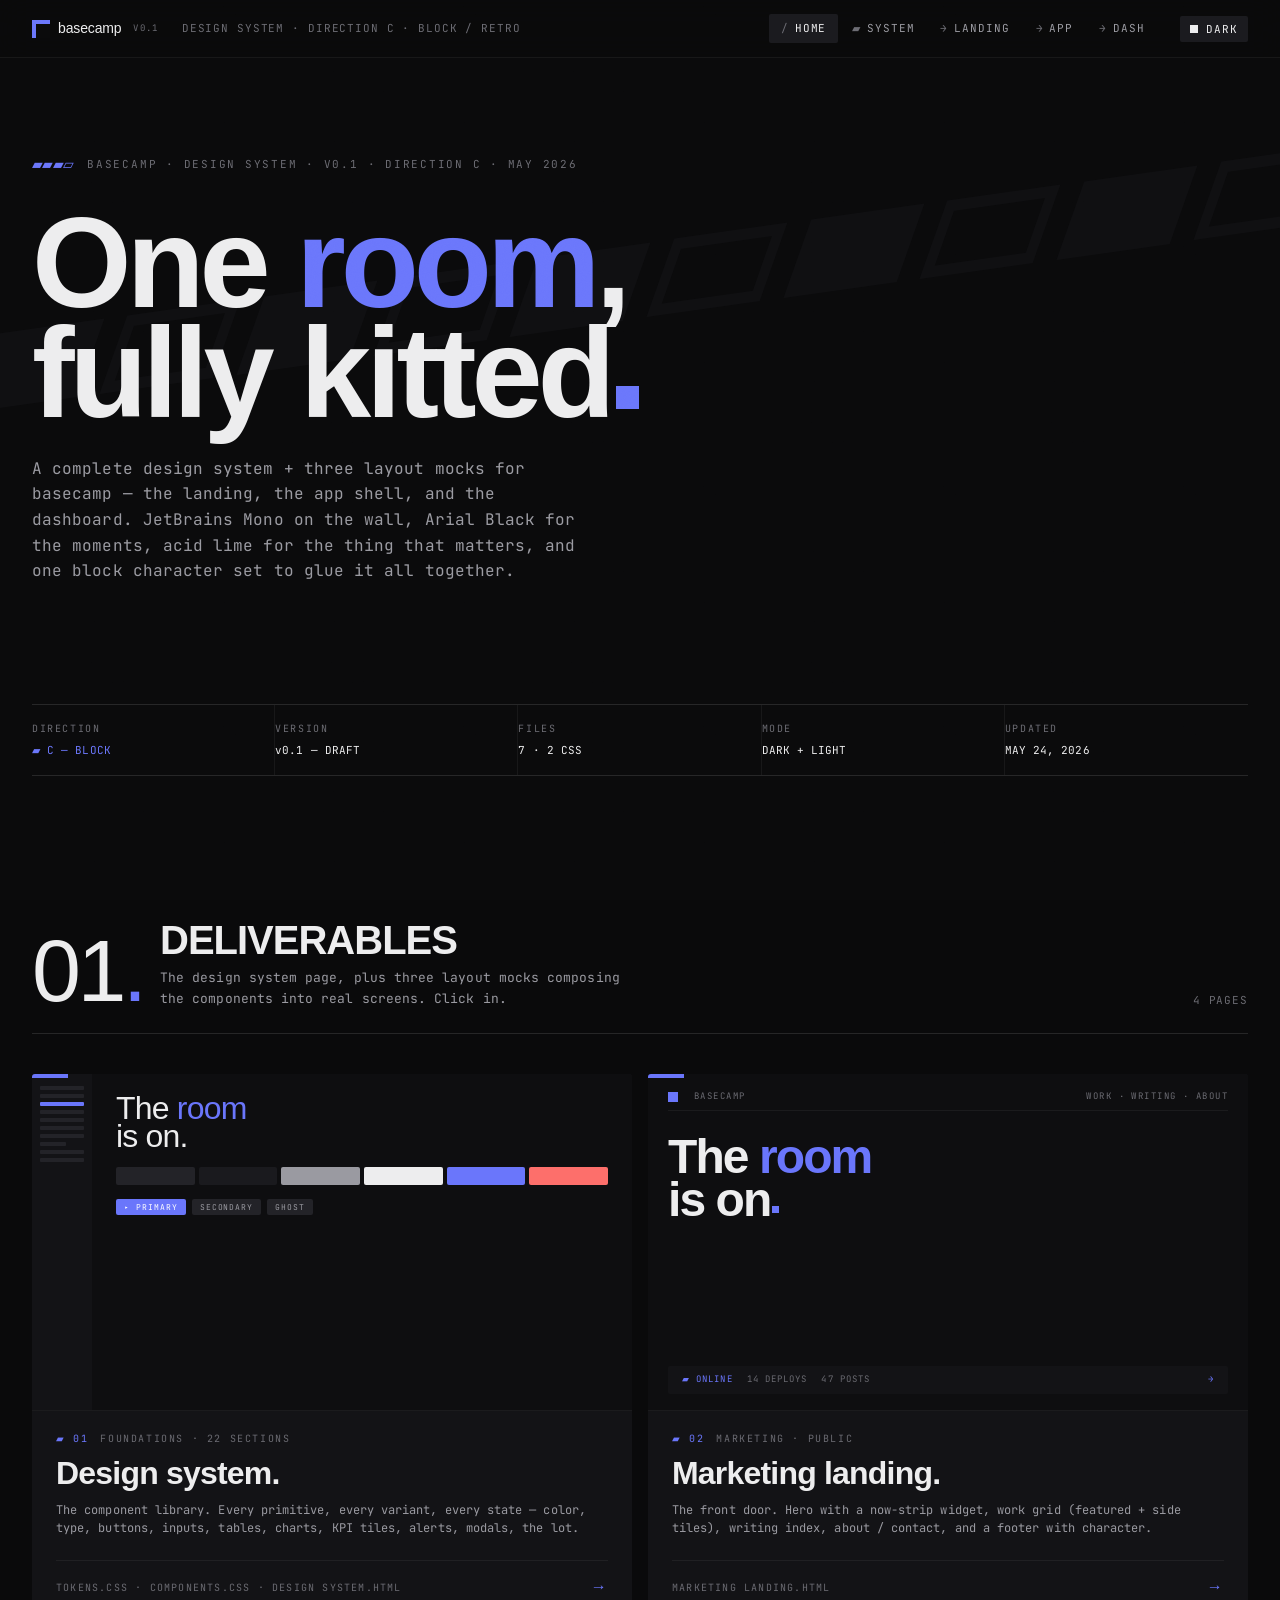
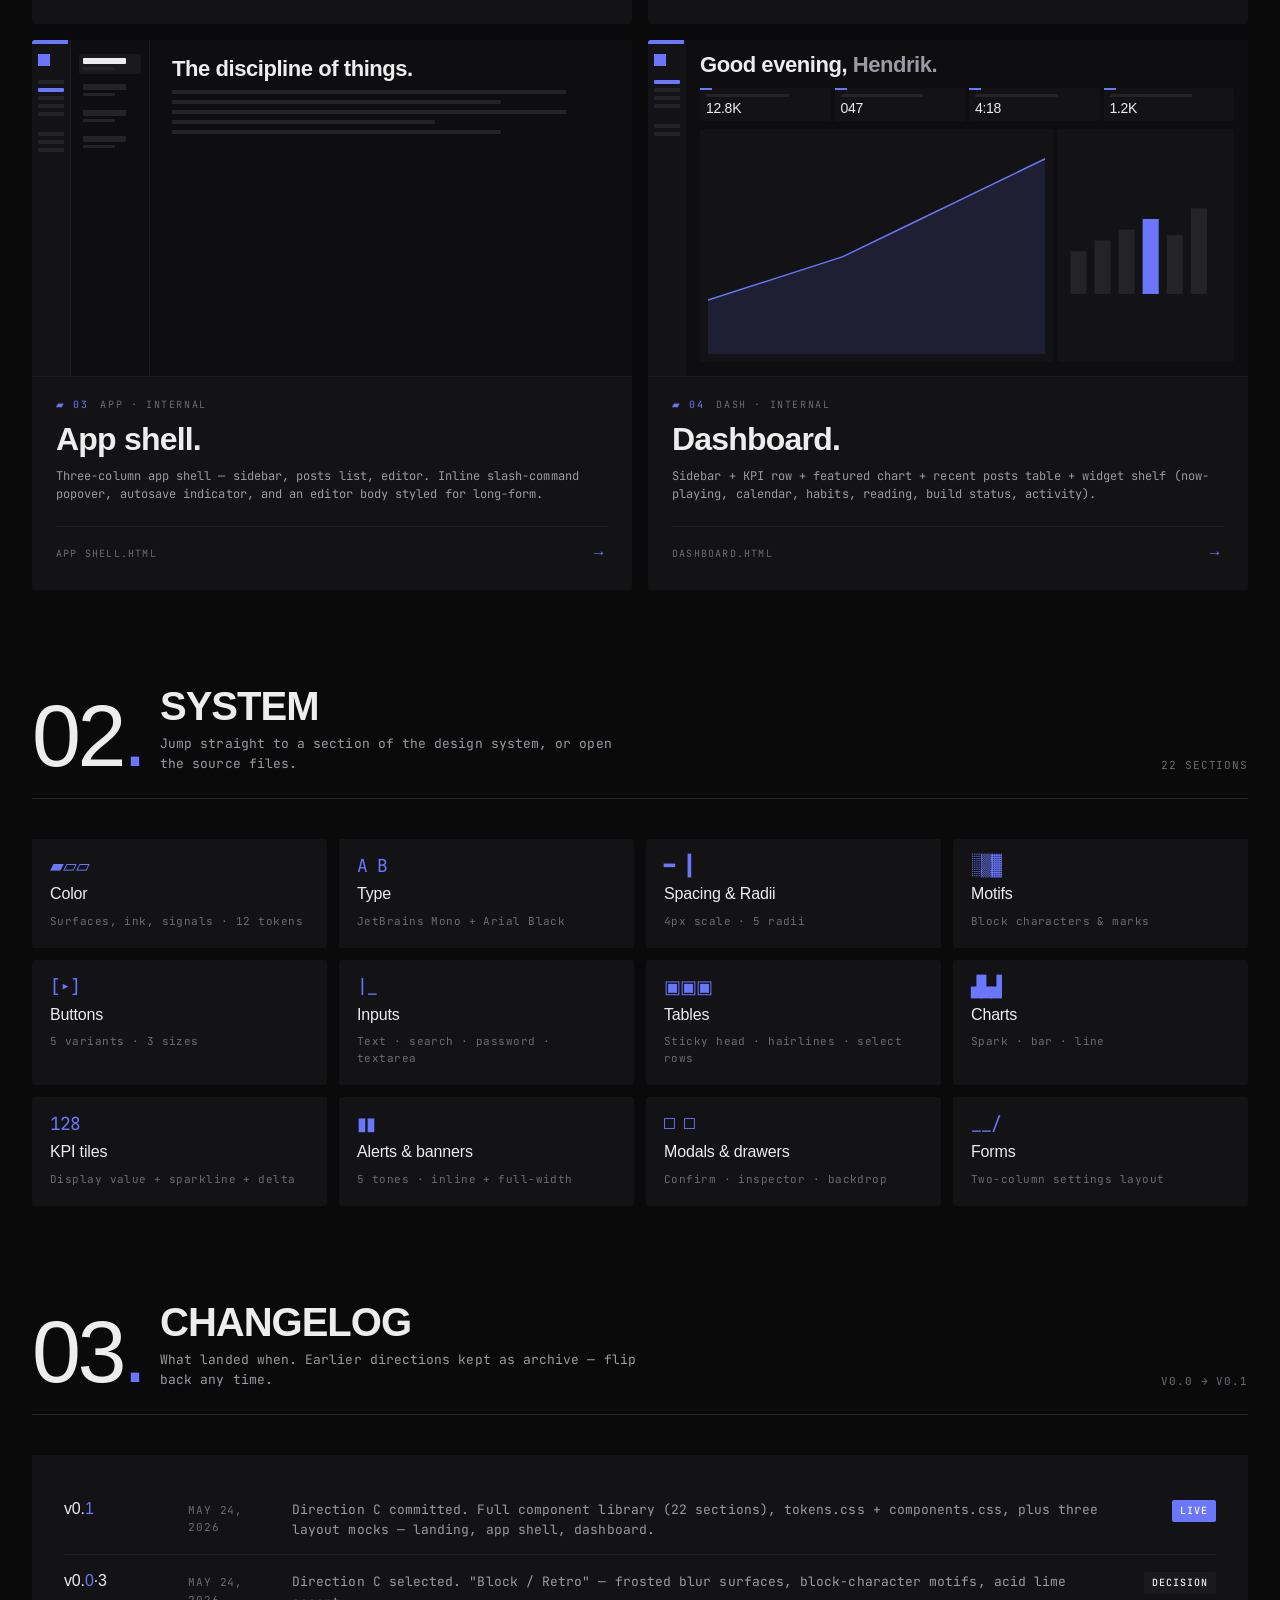
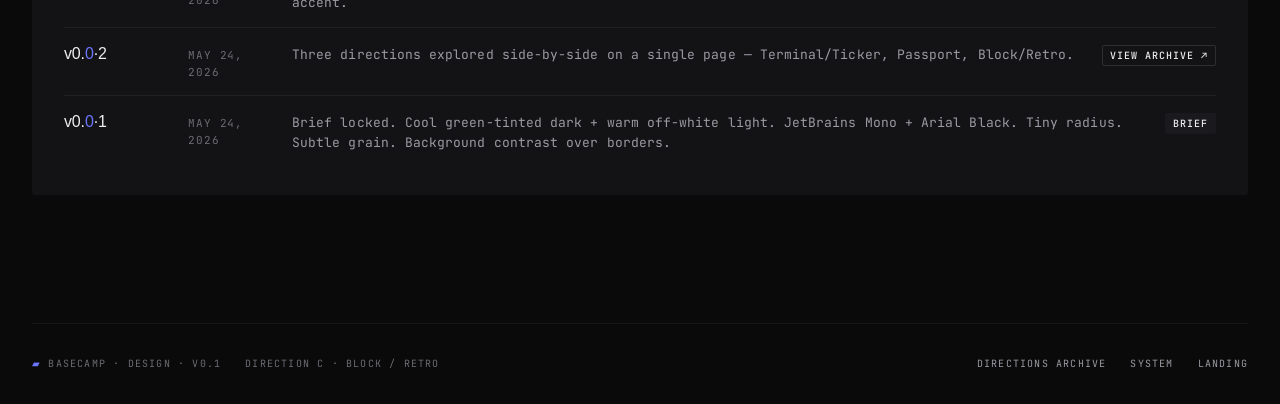
==== index.html @ a76b03b4 "Full design system" ====
<!doctype html>
<html lang="en" data-theme="dark">
<head>
<meta charset="utf-8" />
<meta name="viewport" content="width=device-width,initial-scale=1" />
<title>basecamp — design system v0.1</title>
<link rel="stylesheet" href="tokens.css" />
<link rel="stylesheet" href="components.css" />
<style>
  body { overflow-x: hidden; }
  .wrap { max-width: var(--max); margin: 0 auto; padding: 0 32px; }

  /* HERO */
  .hub-hero {
    padding: 96px 0 64px;
    position: relative;
  }
  .hub-hero::before {
    content: '▰▱▰▱▰▱▰▱▰▱';
    position: absolute;
    top: 48px; right: -80px;
    font-family: var(--mono);
    font-size: 200px;
    color: var(--surface-1);
    letter-spacing: -0.08em;
    transform: rotate(-8deg);
    pointer-events: none;
    user-select: none;
    z-index: -1;
    opacity: 0.6;
  }
  .hub-hero .eyebrow {
    color: var(--dim); font-size: 11px;
    letter-spacing: 0.16em; text-transform: uppercase;
    display: flex; align-items: center; gap: 14px; margin-bottom: 32px;
  }
  .hub-hero .eyebrow .ac { color: var(--acc); font-family: var(--mono); letter-spacing: -0.05em; font-size: 14px; }
  .hub-hero h1 {
    font-family: var(--display);
    font-size: clamp(64px, 10vw, 160px);
    letter-spacing: -0.04em;
    line-height: 0.86;
    margin: 0;
    max-width: 14ch;
  }
  .hub-hero h1 .acc { color: var(--acc); }
  .hub-hero h1 .stop { display: inline-block; width: 0.18em; height: 0.18em; background: var(--acc); margin-left: 0.04em; vertical-align: 0.06em; }
  .hub-hero p {
    color: var(--muted); font-size: 16px; line-height: 1.6;
    max-width: 56ch; margin: 28px 0 0;
  }

  /* META BAR */
  .meta-bar {
    display: grid;
    grid-template-columns: repeat(5, 1fr);
    border-top: 1px solid var(--rule);
    border-bottom: 1px solid var(--rule);
    margin: 56px 0 80px;
  }
  .meta-bar > div {
    padding: 16px 20px 16px 0;
    border-right: 1px solid var(--hairline);
    font-size: 11px;
  }
  .meta-bar > div:last-child { border-right: 0; }
  .meta-bar .k { color: var(--dim); text-transform: uppercase; font-size: 10px; letter-spacing: 0.16em; margin-bottom: 6px; }
  .meta-bar .v { color: var(--text); }
  .meta-bar .v.acc { color: var(--acc); }

  /* SECTION HEAD */
  .ms-head {
    display: grid;
    grid-template-columns: 96px 1fr auto;
    gap: 32px; align-items: end;
    padding-bottom: 24px;
    margin-bottom: 40px;
    border-bottom: 1px solid var(--rule);
  }
  .ms-head .num {
    font-family: var(--display); font-size: 88px;
    letter-spacing: -0.04em; line-height: 0.85;
  }
  .ms-head .num em { color: var(--acc); font-style: normal; }
  .ms-head .t {
    font-family: var(--display); font-size: 40px;
    letter-spacing: -0.025em; line-height: 1; margin: 0;
  }
  .ms-head .sub { color: var(--muted); font-size: 13px; margin-top: 8px; max-width: 60ch; line-height: 1.55; }
  .ms-head .meta { font-size: 11px; letter-spacing: 0.08em; color: var(--dim); text-align: right; text-transform: uppercase; }

  .section { padding: 64px 0 32px; }

  /* DELIVERABLE CARDS */
  .cards { display: grid; grid-template-columns: repeat(2, 1fr); gap: 16px; }
  .deliv {
    background: var(--surface-1);
    border-radius: var(--r-sm);
    overflow: hidden;
    text-decoration: none;
    color: var(--text);
    display: flex; flex-direction: column;
    transition: background var(--dur-fast);
    position: relative;
  }
  .deliv:hover { background: var(--surface-2); }
  .deliv .preview {
    background: var(--surface-0);
    aspect-ratio: 16 / 9;
    position: relative;
    overflow: hidden;
    border-bottom: 1px solid var(--hairline);
  }
  .deliv .body {
    padding: 20px 24px 24px;
    display: flex; flex-direction: column; gap: 6px;
  }
  .deliv .body .meta {
    display: flex; gap: 12px; align-items: center;
    font-size: 10px; letter-spacing: 0.16em; color: var(--dim);
    text-transform: uppercase;
    margin-bottom: 4px;
  }
  .deliv .body .meta .acc { color: var(--acc); }
  .deliv .body .ttl {
    font-family: var(--display); font-size: 32px;
    letter-spacing: -0.025em; line-height: 1; margin: 0 0 6px;
  }
  .deliv .body .desc { color: var(--muted); font-size: 12px; line-height: 1.55; margin: 0 0 16px; }
  .deliv .body .foot {
    display: flex; align-items: center; justify-content: space-between;
    margin-top: auto; padding-top: 14px;
    border-top: 1px solid var(--hairline);
    font-size: 10px; letter-spacing: 0.12em; color: var(--dim);
    text-transform: uppercase;
  }
  .deliv .body .foot .arr { color: var(--acc); font-family: var(--display); font-size: 16px;}
  .deliv .corner {
    position: absolute; top: 0; left: 0;
    width: 36px; height: 4px;
    background: var(--acc);
    z-index: 2;
  }

  /* PREVIEW THUMBNAILS — abstract miniatures */
  .deliv.deliv-ds .preview { display: grid; grid-template-columns: 60px 1fr; gap: 0; }
  .deliv.deliv-ds .preview .toc {
    background: var(--surface-1); padding: 12px 8px;
    display: flex; flex-direction: column; gap: 4px;
  }
  .deliv.deliv-ds .preview .toc .l { height: 4px; background: var(--surface-3); border-radius: 1px; }
  .deliv.deliv-ds .preview .toc .l.acc { background: var(--acc); }
  .deliv.deliv-ds .preview .body {
    padding: 20px 24px;
    display: flex; flex-direction: column; gap: 10px;
  }
  .deliv.deliv-ds .preview .body .h {
    font-family: var(--display); font-size: 32px;
    letter-spacing: -0.025em; line-height: 0.9;
    margin: 0;
  }
  .deliv.deliv-ds .preview .body .h .acc { color: var(--acc); }
  .deliv.deliv-ds .preview .body .swatches {
    display: grid; grid-template-columns: repeat(6, 1fr); gap: 4px;
    margin-top: 6px;
  }
  .deliv.deliv-ds .preview .body .swatches > div { height: 18px; border-radius: 2px; }
  .deliv.deliv-ds .preview .body .btns {
    display: flex; gap: 6px; margin-top: 4px;
  }
  .deliv.deliv-ds .preview .body .btns > div {
    height: 16px; padding: 0 8px;
    border-radius: 2px;
    background: var(--surface-3);
    font-size: 8px;
    display: grid; place-items: center;
    color: var(--muted); letter-spacing: 0.12em;
  }
  .deliv.deliv-ds .preview .body .btns > div.acc { background: var(--acc); color: var(--acc-on); }

  .deliv.deliv-land .preview {
    display: flex; flex-direction: column; padding: 16px 20px; gap: 8px;
  }
  .deliv.deliv-land .preview .nav {
    display: flex; align-items: center; gap: 16px;
    font-family: var(--mono); font-size: 9px; color: var(--dim);
    letter-spacing: 0.16em; padding-bottom: 6px;
    border-bottom: 1px solid var(--hairline);
  }
  .deliv.deliv-land .preview .nav .b { width: 10px; height: 10px; background: var(--acc); }
  .deliv.deliv-land .preview .h {
    font-family: var(--display);
    font-size: 48px; letter-spacing: -0.04em; line-height: 0.9;
    margin: 16px 0 0;
  }
  .deliv.deliv-land .preview .h .acc { color: var(--acc); }
  .deliv.deliv-land .preview .h .stop { display: inline-block; width: 0.14em; height: 0.14em; background: var(--acc); margin-left: 0.04em; vertical-align: 0.06em; }
  .deliv.deliv-land .preview .stripe {
    margin-top: auto; height: 28px;
    background: var(--surface-1);
    border-radius: 2px;
    display: flex; gap: 14px; padding: 0 14px;
    align-items: center;
    font-family: var(--mono); font-size: 9px; color: var(--dim);
    letter-spacing: 0.12em;
  }
  .deliv.deliv-land .preview .stripe .acc { color: var(--acc); }

  .deliv.deliv-app .preview {
    display: grid; grid-template-columns: 38px 80px 1fr; height: 100%;
  }
  .deliv.deliv-app .preview .nav {
    background: var(--surface-1);
    padding: 14px 6px;
    display: flex; flex-direction: column; gap: 4px;
  }
  .deliv.deliv-app .preview .nav .b { width: 12px; height: 12px; background: var(--acc); margin-bottom: 10px;}
  .deliv.deliv-app .preview .nav .i { height: 4px; background: var(--surface-3); border-radius: 1px; }
  .deliv.deliv-app .preview .nav .i.on { background: var(--acc); }
  .deliv.deliv-app .preview .list {
    padding: 14px 8px;
    display: flex; flex-direction: column; gap: 6px;
    border-left: 1px solid var(--hairline);
    border-right: 1px solid var(--hairline);
  }
  .deliv.deliv-app .preview .list .row {
    display: flex; flex-direction: column; gap: 3px;
    padding: 4px 4px; border-radius: 2px;
  }
  .deliv.deliv-app .preview .list .row.active { background: var(--surface-2); }
  .deliv.deliv-app .preview .list .row .t { height: 6px; background: var(--surface-3); width: 80%; border-radius: 1px; }
  .deliv.deliv-app .preview .list .row.active .t { background: var(--text); }
  .deliv.deliv-app .preview .list .row .s { height: 3px; background: var(--surface-3); width: 60%; border-radius: 1px; }
  .deliv.deliv-app .preview .editor {
    padding: 18px 22px;
    display: flex; flex-direction: column; gap: 6px;
  }
  .deliv.deliv-app .preview .editor .h {
    font-family: var(--display); font-size: 22px; letter-spacing: -0.02em; line-height: 1; margin: 0 0 4px;
  }
  .deliv.deliv-app .preview .editor .l {
    height: 4px; background: var(--surface-3); border-radius: 1px; width: 90%;
  }
  .deliv.deliv-app .preview .editor .l.s { width: 60%; }
  .deliv.deliv-app .preview .editor .l.m { width: 75%; }

  .deliv.deliv-dash .preview {
    display: grid; grid-template-columns: 38px 1fr; height: 100%;
  }
  .deliv.deliv-dash .preview .nav {
    background: var(--surface-1);
    padding: 14px 6px;
    display: flex; flex-direction: column; gap: 4px;
  }
  .deliv.deliv-dash .preview .nav .b { width: 12px; height: 12px; background: var(--acc); margin-bottom: 10px;}
  .deliv.deliv-dash .preview .nav .i { height: 4px; background: var(--surface-3); border-radius: 1px; }
  .deliv.deliv-dash .preview .nav .i.on { background: var(--acc); }
  .deliv.deliv-dash .preview .main { padding: 14px; display: flex; flex-direction: column; gap: 8px; }
  .deliv.deliv-dash .preview .h {
    font-family: var(--display); font-size: 22px; letter-spacing: -0.02em; line-height: 1; margin: 0 0 4px;
  }
  .deliv.deliv-dash .preview .h em { color: var(--muted); font-style: normal; }
  .deliv.deliv-dash .preview .kpi-row {
    display: grid; grid-template-columns: repeat(4, 1fr); gap: 4px;
  }
  .deliv.deliv-dash .preview .kpi-row .k {
    background: var(--surface-1); border-radius: 2px;
    padding: 6px 6px; position: relative;
  }
  .deliv.deliv-dash .preview .kpi-row .k::before {
    content: ''; position: absolute; top: 0; left: 0; width: 12px; height: 2px; background: var(--acc);
  }
  .deliv.deliv-dash .preview .kpi-row .k .l { height: 3px; background: var(--surface-3); width: 70%; border-radius: 1px; margin-bottom: 4px;}
  .deliv.deliv-dash .preview .kpi-row .k .v {
    font-family: var(--display); font-size: 14px; letter-spacing: -0.02em; line-height: 1;
  }
  .deliv.deliv-dash .preview .chart-row {
    display: grid; grid-template-columns: 2fr 1fr; gap: 4px; flex: 1;
  }
  .deliv.deliv-dash .preview .chart-row .c {
    background: var(--surface-1); border-radius: 2px; padding: 8px;
    position: relative;
  }
  .deliv.deliv-dash .preview .chart-row .c svg { width: 100%; height: 100%; }

  /* SYSTEM RESOURCES */
  .res-grid { display: grid; grid-template-columns: repeat(4, 1fr); gap: 12px; }
  .res {
    background: var(--surface-1);
    padding: 18px;
    border-radius: var(--r-sm);
    text-decoration: none;
    color: var(--text);
    display: flex; flex-direction: column; gap: 10px;
    transition: background var(--dur-fast);
  }
  .res:hover { background: var(--surface-2); }
  .res .mk {
    font-family: var(--mono);
    font-size: 18px; color: var(--acc); letter-spacing: -0.05em;
    line-height: 1;
  }
  .res .ttl { font-family: var(--display); font-size: 16px; letter-spacing: -0.01em; line-height: 1.1;}
  .res .sub { color: var(--dim); font-size: 11px; letter-spacing: 0.04em; }

  /* CHANGELOG */
  .changelog {
    background: var(--surface-1);
    padding: 28px 32px;
    border-radius: var(--r-sm);
  }
  .log-row {
    display: grid; grid-template-columns: 100px 80px 1fr auto;
    gap: 24px; align-items: baseline;
    padding: 14px 0;
    border-top: 1px solid var(--hairline);
  }
  .log-row:first-child { border-top: 0; }
  .log-row .v { font-family: var(--display); font-size: 16px; letter-spacing: -0.01em; }
  .log-row .v .acc { color: var(--acc); }
  .log-row .d { color: var(--dim); font-size: 11px; letter-spacing: 0.08em; text-transform: uppercase;}
  .log-row .m { color: var(--muted); font-size: 13px; }
  .log-row .badge-cell { display: flex; gap: 4px; }

  /* FOOTER */
  .ft-mini {
    margin-top: 96px;
    padding: 32px 0;
    border-top: 1px solid var(--hairline);
    display: flex; justify-content: space-between; align-items: center;
    font-size: 10px; letter-spacing: 0.12em; color: var(--dim);
    text-transform: uppercase;
  }
  .ft-mini .l { display: flex; gap: 24px; }
  .ft-mini a { color: var(--muted); text-decoration: none; }
  .ft-mini a:hover { color: var(--text); }

  @media (max-width: 900px) {
    .cards { grid-template-columns: 1fr; }
    .res-grid { grid-template-columns: repeat(2, 1fr); }
    .meta-bar { grid-template-columns: repeat(2, 1fr); }
    .log-row { grid-template-columns: 80px 1fr; gap: 16px; }
    .log-row .d, .log-row .badge-cell { grid-column: 2; }
    .ms-head { grid-template-columns: 1fr; }
    .ms-head .meta { display: none; }
  }
</style>
</head>
<body data-screen-label="Index Hub">

<!-- ============ TOP NAV ============ -->
<nav class="topnav">
  <div class="topnav-inner">
    <a class="brand" href="index.html"><span class="block"></span>basecamp <small>v0.1</small></a>
    <span class="nav-meta">design system · direction C · block / retro</span>
    <span class="nav-links">
      <a href="index.html" class="active"><span class="idx">/</span>HOME</a>
      <a href="Design System.html"><span class="idx">▰</span>SYSTEM</a>
      <a href="Marketing Landing.html"><span class="idx">→</span>LANDING</a>
      <a href="App Shell.html"><span class="idx">→</span>APP</a>
      <a href="Dashboard.html"><span class="idx">→</span>DASH</a>
    </span>
    <button class="theme-toggle" onclick="toggleTheme()">
      <span class="sq"></span><span id="theme-label">DARK</span>
    </button>
  </div>
</nav>

<div class="wrap">

  <!-- ============ HERO ============ -->
  <section class="hub-hero">
    <div class="eyebrow">
      <span class="ac">▰▰▰▱</span>
      <span>BASECAMP · DESIGN SYSTEM · v0.1 · DIRECTION C · MAY 2026</span>
    </div>
    <h1>One <span class="acc">room</span>,<br/>fully kitted<span class="stop"></span></h1>
    <p>
      A complete design system + three layout mocks for basecamp — the landing, the app shell, and
      the dashboard. JetBrains Mono on the wall, Arial Black for the moments, acid lime for the
      thing that matters, and one block character set to glue it all together.
    </p>
  </section>

  <!-- META BAR -->
  <div class="meta-bar">
    <div><div class="k">DIRECTION</div><div class="v acc">▰ C — BLOCK</div></div>
    <div><div class="k">VERSION</div><div class="v">v0.1 — DRAFT</div></div>
    <div><div class="k">FILES</div><div class="v">7 · 2 CSS</div></div>
    <div><div class="k">MODE</div><div class="v">DARK + LIGHT</div></div>
    <div><div class="k">UPDATED</div><div class="v">MAY 24, 2026</div></div>
  </div>

  <!-- ============ DELIVERABLES ============ -->
  <section class="section">
    <div class="ms-head">
      <div class="num">01<em>.</em></div>
      <div>
        <h2 class="t">DELIVERABLES</h2>
        <div class="sub">The design system page, plus three layout mocks composing the components into real screens. Click in.</div>
      </div>
      <div class="meta">4 PAGES</div>
    </div>

    <div class="cards">
      <!-- Design System -->
      <a href="Design System.html" class="deliv deliv-ds">
        <div class="corner"></div>
        <div class="preview">
          <div class="toc">
            <div class="l"></div><div class="l"></div><div class="l acc"></div><div class="l"></div>
            <div class="l"></div><div class="l"></div><div class="l"></div>
            <div class="l" style="width: 60%;"></div>
            <div class="l"></div><div class="l"></div>
          </div>
          <div class="body">
            <div class="h">The <span class="acc">room</span><br/>is on.</div>
            <div class="swatches">
              <div style="background: var(--surface-3);"></div>
              <div style="background: var(--surface-2);"></div>
              <div style="background: var(--muted);"></div>
              <div style="background: var(--text);"></div>
              <div style="background: var(--acc);"></div>
              <div style="background: var(--danger);"></div>
            </div>
            <div class="btns">
              <div class="acc">▸ PRIMARY</div>
              <div>SECONDARY</div>
              <div>GHOST</div>
            </div>
          </div>
        </div>
        <div class="body">
          <div class="meta"><span class="acc">▰ 01</span><span>FOUNDATIONS · 22 SECTIONS</span></div>
          <h3 class="ttl">Design system.</h3>
          <p class="desc">The component library. Every primitive, every variant, every state — color, type, buttons, inputs, tables, charts, KPI tiles, alerts, modals, the lot.</p>
          <div class="foot"><span>tokens.css · components.css · Design System.html</span><span class="arr">→</span></div>
        </div>
      </a>

      <!-- Marketing Landing -->
      <a href="Marketing Landing.html" class="deliv deliv-land">
        <div class="corner"></div>
        <div class="preview">
          <div class="nav">
            <span class="b"></span>
            <span>BASECAMP</span>
            <span style="margin-left: auto;">WORK · WRITING · ABOUT</span>
          </div>
          <h4 class="h">The <span class="acc">room</span><br/>is on<span class="stop"></span></h4>
          <div class="stripe">
            <span class="acc">▰ ONLINE</span>
            <span>14 DEPLOYS</span>
            <span>47 POSTS</span>
            <span style="margin-left: auto;" class="acc">→</span>
          </div>
        </div>
        <div class="body">
          <div class="meta"><span class="acc">▰ 02</span><span>MARKETING · PUBLIC</span></div>
          <h3 class="ttl">Marketing landing.</h3>
          <p class="desc">The front door. Hero with a now-strip widget, work grid (featured + side tiles), writing index, about / contact, and a footer with character.</p>
          <div class="foot"><span>Marketing Landing.html</span><span class="arr">→</span></div>
        </div>
      </a>

      <!-- App Shell -->
      <a href="App Shell.html" class="deliv deliv-app">
        <div class="corner"></div>
        <div class="preview">
          <div class="nav">
            <span class="b"></span>
            <span class="i"></span><span class="i on"></span><span class="i"></span><span class="i"></span><span class="i"></span>
            <span style="height: 8px;"></span>
            <span class="i"></span><span class="i"></span><span class="i"></span>
          </div>
          <div class="list">
            <div class="row active"><div class="t"></div><div class="s"></div></div>
            <div class="row"><div class="t"></div><div class="s"></div></div>
            <div class="row"><div class="t"></div><div class="s"></div></div>
            <div class="row"><div class="t"></div><div class="s"></div></div>
          </div>
          <div class="editor">
            <h4 class="h">The discipline of things.</h4>
            <div class="l"></div>
            <div class="l m"></div>
            <div class="l"></div>
            <div class="l s"></div>
            <div class="l m"></div>
          </div>
        </div>
        <div class="body">
          <div class="meta"><span class="acc">▰ 03</span><span>APP · INTERNAL</span></div>
          <h3 class="ttl">App shell.</h3>
          <p class="desc">Three-column app shell — sidebar, posts list, editor. Inline slash-command popover, autosave indicator, and an editor body styled for long-form.</p>
          <div class="foot"><span>App Shell.html</span><span class="arr">→</span></div>
        </div>
      </a>

      <!-- Dashboard -->
      <a href="Dashboard.html" class="deliv deliv-dash">
        <div class="corner"></div>
        <div class="preview">
          <div class="nav">
            <span class="b"></span>
            <span class="i on"></span><span class="i"></span><span class="i"></span><span class="i"></span>
            <span style="height: 8px;"></span>
            <span class="i"></span><span class="i"></span>
          </div>
          <div class="main">
            <h4 class="h">Good evening, <em>Hendrik.</em></h4>
            <div class="kpi-row">
              <div class="k"><div class="l"></div><div class="v" style="font-feature-settings:'tnum'">12.8K</div></div>
              <div class="k"><div class="l"></div><div class="v" style="font-feature-settings:'tnum'">047</div></div>
              <div class="k"><div class="l"></div><div class="v" style="font-feature-settings:'tnum'">4:18</div></div>
              <div class="k"><div class="l"></div><div class="v" style="font-feature-settings:'tnum'">1.2K</div></div>
            </div>
            <div class="chart-row">
              <div class="c">
                <svg viewBox="0 0 100 40" preserveAspectRatio="none">
                  <path d="M0,30 L20,26 L40,22 L60,16 L80,10 L100,4 L100,40 L0,40 Z" fill="var(--acc)" opacity="0.12"/>
                  <path d="M0,30 L20,26 L40,22 L60,16 L80,10 L100,4" fill="none" stroke="var(--acc)" stroke-width="1.5" vector-effect="non-scaling-stroke"/>
                </svg>
              </div>
              <div class="c">
                <svg viewBox="0 0 60 40">
                  <rect x="2"  y="22" width="6" height="16" fill="var(--surface-3)"/>
                  <rect x="11" y="18" width="6" height="20" fill="var(--surface-3)"/>
                  <rect x="20" y="14" width="6" height="24" fill="var(--surface-3)"/>
                  <rect x="29" y="10" width="6" height="28" fill="var(--acc)"/>
                  <rect x="38" y="16" width="6" height="22" fill="var(--surface-3)"/>
                  <rect x="47" y="6"  width="6" height="32" fill="var(--surface-3)"/>
                </svg>
              </div>
            </div>
          </div>
        </div>
        <div class="body">
          <div class="meta"><span class="acc">▰ 04</span><span>DASH · INTERNAL</span></div>
          <h3 class="ttl">Dashboard.</h3>
          <p class="desc">Sidebar + KPI row + featured chart + recent posts table + widget shelf (now-playing, calendar, habits, reading, build status, activity).</p>
          <div class="foot"><span>Dashboard.html</span><span class="arr">→</span></div>
        </div>
      </a>
    </div>
  </section>

  <!-- ============ SYSTEM RESOURCES ============ -->
  <section class="section">
    <div class="ms-head">
      <div class="num">02<em>.</em></div>
      <div>
        <h2 class="t">SYSTEM</h2>
        <div class="sub">Jump straight to a section of the design system, or open the source files.</div>
      </div>
      <div class="meta">22 SECTIONS</div>
    </div>

    <div class="res-grid">
      <a href="Design System.html#color" class="res">
        <div class="mk">▰▱▱</div>
        <div class="ttl">Color</div>
        <div class="sub">Surfaces, ink, signals · 12 tokens</div>
      </a>
      <a href="Design System.html#type" class="res">
        <div class="mk">A B</div>
        <div class="ttl">Type</div>
        <div class="sub">JetBrains Mono + Arial Black</div>
      </a>
      <a href="Design System.html#spacing" class="res">
        <div class="mk">━ ┃</div>
        <div class="ttl">Spacing &amp; Radii</div>
        <div class="sub">4px scale · 5 radii</div>
      </a>
      <a href="Design System.html#motifs" class="res">
        <div class="mk">░▒▓</div>
        <div class="ttl">Motifs</div>
        <div class="sub">Block characters &amp; marks</div>
      </a>
      <a href="Design System.html#buttons" class="res">
        <div class="mk">[▸]</div>
        <div class="ttl">Buttons</div>
        <div class="sub">5 variants · 3 sizes</div>
      </a>
      <a href="Design System.html#inputs" class="res">
        <div class="mk">|_</div>
        <div class="ttl">Inputs</div>
        <div class="sub">Text · search · password · textarea</div>
      </a>
      <a href="Design System.html#tables" class="res">
        <div class="mk">▣▣▣</div>
        <div class="ttl">Tables</div>
        <div class="sub">Sticky head · hairlines · select rows</div>
      </a>
      <a href="Design System.html#charts" class="res">
        <div class="mk">▟▙▟</div>
        <div class="ttl">Charts</div>
        <div class="sub">Spark · bar · line</div>
      </a>
      <a href="Design System.html#kpi" class="res">
        <div class="mk">128</div>
        <div class="ttl">KPI tiles</div>
        <div class="sub">Display value + sparkline + delta</div>
      </a>
      <a href="Design System.html#alerts" class="res">
        <div class="mk">▮▮</div>
        <div class="ttl">Alerts &amp; banners</div>
        <div class="sub">5 tones · inline + full-width</div>
      </a>
      <a href="Design System.html#modals" class="res">
        <div class="mk">□ □</div>
        <div class="ttl">Modals &amp; drawers</div>
        <div class="sub">Confirm · inspector · backdrop</div>
      </a>
      <a href="Design System.html#forms" class="res">
        <div class="mk">__/</div>
        <div class="ttl">Forms</div>
        <div class="sub">Two-column settings layout</div>
      </a>
    </div>
  </section>

  <!-- ============ CHANGELOG ============ -->
  <section class="section">
    <div class="ms-head">
      <div class="num">03<em>.</em></div>
      <div>
        <h2 class="t">CHANGELOG</h2>
        <div class="sub">What landed when. Earlier directions kept as archive — flip back any time.</div>
      </div>
      <div class="meta">v0.0 → v0.1</div>
    </div>

    <div class="changelog">
      <div class="log-row">
        <span class="v">v0.<span class="acc">1</span></span>
        <span class="d">MAY 24, 2026</span>
        <span class="m">Direction C committed. Full component library (22 sections), tokens.css + components.css, plus three layout mocks — landing, app shell, dashboard.</span>
        <span class="badge-cell"><span class="badge acc">LIVE</span></span>
      </div>
      <div class="log-row">
        <span class="v">v0.<span class="acc">0</span>·3</span>
        <span class="d">MAY 24, 2026</span>
        <span class="m">Direction C selected. "Block / Retro" — frosted blur surfaces, block-character motifs, acid lime accent.</span>
        <span class="badge-cell"><span class="badge">DECISION</span></span>
      </div>
      <div class="log-row">
        <span class="v">v0.<span class="acc">0</span>·2</span>
        <span class="d">MAY 24, 2026</span>
        <span class="m">Three directions explored side-by-side on a single page — Terminal/Ticker, Passport, Block/Retro.</span>
        <span class="badge-cell"><a href="Design Directions.html" style="text-decoration: none;"><span class="badge outline">VIEW ARCHIVE ↗</span></a></span>
      </div>
      <div class="log-row">
        <span class="v">v0.<span class="acc">0</span>·1</span>
        <span class="d">MAY 24, 2026</span>
        <span class="m">Brief locked. Cool green-tinted dark + warm off-white light. JetBrains Mono + Arial Black. Tiny radius. Subtle grain. Background contrast over borders.</span>
        <span class="badge-cell"><span class="badge">BRIEF</span></span>
      </div>
    </div>
  </section>

  <!-- FOOTER -->
  <footer class="ft-mini">
    <div class="l">
      <span><span style="color: var(--acc);">▰</span> BASECAMP · DESIGN · v0.1</span>
      <span>DIRECTION C · BLOCK / RETRO</span>
    </div>
    <div class="l">
      <a href="Design Directions.html">DIRECTIONS ARCHIVE</a>
      <a href="Design System.html">SYSTEM</a>
      <a href="Marketing Landing.html">LANDING</a>
    </div>
  </footer>
</div>

<script>
  function toggleTheme() {
    const html = document.documentElement;
    const next = html.dataset.theme === 'dark' ? 'light' : 'dark';
    html.dataset.theme = next;
    const lbl = document.getElementById('theme-label');
    if (lbl) lbl.textContent = next.toUpperCase();
    try { localStorage.setItem('basecamp-theme', next); } catch (e) {}
  }
  (function() {
    try {
      const saved = localStorage.getItem('basecamp-theme');
      if (saved) {
        document.documentElement.dataset.theme = saved;
        const lbl = document.getElementById('theme-label');
        if (lbl) lbl.textContent = saved.toUpperCase();
      }
    } catch (e) {}
  })();
</script>
</body>
</html>
---- tokens.css ----
/* =========================================================
   basecamp — DESIGN TOKENS
   Direction C · BLOCK / RETRO
   Neutral cool gray base · blue primary · magenta secondary
   ========================================================= */

/* ---------- Fonts ---------- */
@import url('https://fonts.googleapis.com/css2?family=JetBrains+Mono:ital,wght@0,300;0,400;0,500;0,600;0,700;1,400;1,500&display=swap');

:root {
  /* DARK (default) ----------------------------------- */
  --d-bg:        #0a0a0b;
  --d-surface-0: #0e0e10;
  --d-surface-1: #131316;
  --d-surface-2: #1a1a1e;
  --d-surface-3: #232328;
  --d-surface-4: #2d2d33;
  --d-hairline:  rgba(237,237,238,0.06);
  --d-rule:      rgba(237,237,238,0.12);
  --d-text:      #ededee;
  --d-muted:     #9a9aa1;
  --d-dim:       #6b6b72;
  --d-faint:     #4a4a51;

  --d-acc:        #6A76FB;
  --d-acc-on:     #ffffff;
  --d-acc-soft:   rgba(106,118,251,0.16);
  --d-acc-2:      #C839C5;
  --d-acc-2-on:   #ffffff;
  --d-acc-2-soft: rgba(200,57,197,0.16);
  --d-danger:     #FD6F6B;
  --d-danger-on:  #ffffff;
  --d-danger-soft: rgba(253,111,107,0.16);
  --d-warn:       #fffa71;
  --d-warn-on:    #2a2400;
  --d-warn-soft:  rgba(255,250,113,0.16);
  --d-info:       #20c5c6;
  --d-info-on:    #051f1f;
  --d-info-soft:  rgba(32,197,198,0.16);
  --d-success:    #67f86f;
  --d-success-on: #062a0a;
  --d-success-soft: rgba(103,248,111,0.16);

  /* LIGHT — clean cool grays (no warm tint) ----------- */
  --l-bg:        #fafafa;
  --l-surface-0: #f4f4f5;
  --l-surface-1: #eeeef0;
  --l-surface-2: #e4e4e7;
  --l-surface-3: #d4d4d8;
  --l-surface-4: #c2c2c6;
  --l-hairline:  rgba(10,10,11,0.06);
  --l-rule:      rgba(10,10,11,0.14);
  --l-text:      #0a0a0b;
  --l-muted:     #4a4a51;
  --l-dim:       #74747b;
  --l-faint:     #a4a4ab;

  --l-acc:        #6A76FB;
  --l-acc-on:     #ffffff;
  --l-acc-soft:   rgba(106,118,251,0.14);
  --l-acc-2:      #C839C5;
  --l-acc-2-on:   #ffffff;
  --l-acc-2-soft: rgba(200,57,197,0.14);
  --l-danger:     #FD6F6B;
  --l-danger-on:  #ffffff;
  --l-danger-soft: rgba(253,111,107,0.14);
  --l-warn:       #d97706;
  --l-warn-on:    #ffffff;
  --l-warn-soft:  rgba(217,119,6,0.14);
  --l-info:       #0e8a8b;
  --l-info-on:    #ffffff;
  --l-info-soft:  rgba(14,138,139,0.14);
  --l-success:    #1d7a25;
  --l-success-on: #ffffff;
  --l-success-soft: rgba(29,122,37,0.14);

  /* Type ---------------------------------------------- */
  --mono: 'JetBrains Mono', ui-monospace, SFMono-Regular, Menlo, Consolas, monospace;
  --display: 'Arial Black', 'Helvetica Neue Bold', 'Helvetica Bold', Helvetica, Arial, sans-serif;

  /* Radii --------------------------------------------- */
  --r-0: 0px;
  --r-xs: 2px;
  --r-sm: 3px;
  --r-md: 4px;
  --r-pill: 999px;

  /* Spacing scale ------------------------------------- */
  --sp-1: 4px;
  --sp-2: 8px;
  --sp-3: 12px;
  --sp-4: 16px;
  --sp-5: 24px;
  --sp-6: 32px;
  --sp-7: 48px;
  --sp-8: 64px;
  --sp-9: 96px;

  /* Layout -------------------------------------------- */
  --max: 1320px;
  --max-narrow: 920px;

  /* Easing/durations ---------------------------------- */
  --ease-out: cubic-bezier(.22,.61,.36,1);
  --ease-in-out: cubic-bezier(.65,0,.35,1);
  --dur-fast: 120ms;
  --dur-base: 180ms;
  --dur-slow: 320ms;

  /* Z layers ------------------------------------------ */
  --z-grain: 200;
  --z-overlay: 80;
  --z-nav: 50;
  --z-pop: 40;
}

html[data-theme="dark"], html:not([data-theme]) {
  --bg: var(--d-bg);
  --surface-0: var(--d-surface-0);
  --surface-1: var(--d-surface-1);
  --surface-2: var(--d-surface-2);
  --surface-3: var(--d-surface-3);
  --surface-4: var(--d-surface-4);
  --hairline:  var(--d-hairline);
  --rule:      var(--d-rule);
  --text:      var(--d-text);
  --muted:     var(--d-muted);
  --dim:       var(--d-dim);
  --faint:     var(--d-faint);
  --acc:        var(--d-acc);
  --acc-on:     var(--d-acc-on);
  --acc-soft:   var(--d-acc-soft);
  --acc-2:      var(--d-acc-2);
  --acc-2-on:   var(--d-acc-2-on);
  --acc-2-soft: var(--d-acc-2-soft);
  --danger:     var(--d-danger);
  --danger-on:  var(--d-danger-on);
  --danger-soft: var(--d-danger-soft);
  --warn:       var(--d-warn);
  --warn-on:    var(--d-warn-on);
  --warn-soft:  var(--d-warn-soft);
  --info:       var(--d-info);
  --info-on:    var(--d-info-on);
  --info-soft:  var(--d-info-soft);
  --success:    var(--d-success);
  --success-on: var(--d-success-on);
  --success-soft: var(--d-success-soft);
  color-scheme: dark;
}
html[data-theme="light"] {
  --bg: var(--l-bg);
  --surface-0: var(--l-surface-0);
  --surface-1: var(--l-surface-1);
  --surface-2: var(--l-surface-2);
  --surface-3: var(--l-surface-3);
  --surface-4: var(--l-surface-4);
  --hairline:  var(--l-hairline);
  --rule:      var(--l-rule);
  --text:      var(--l-text);
  --muted:     var(--l-muted);
  --dim:       var(--l-dim);
  --faint:     var(--l-faint);
  --acc:        var(--l-acc);
  --acc-on:     var(--l-acc-on);
  --acc-soft:   var(--l-acc-soft);
  --acc-2:      var(--l-acc-2);
  --acc-2-on:   var(--l-acc-2-on);
  --acc-2-soft: var(--l-acc-2-soft);
  --danger:     var(--l-danger);
  --danger-on:  var(--l-danger-on);
  --danger-soft: var(--l-danger-soft);
  --warn:       var(--l-warn);
  --warn-on:    var(--l-warn-on);
  --warn-soft:  var(--l-warn-soft);
  --info:       var(--l-info);
  --info-on:    var(--l-info-on);
  --info-soft:  var(--l-info-soft);
  --success:    var(--l-success);
  --success-on: var(--l-success-on);
  --success-soft: var(--l-success-soft);
  color-scheme: light;
}

/* ---------- Reset & base ---------- */
*, *::before, *::after { box-sizing: border-box; }
html, body { margin: 0; padding: 0; }
html { scroll-behavior: smooth; }
body {
  background: var(--bg);
  color: var(--text);
  font-family: var(--mono);
  font-size: 13px;
  line-height: 1.55;
  letter-spacing: 0.005em;
  font-feature-settings: "ss01","ss02","cv11";
  -webkit-font-smoothing: antialiased;
  text-rendering: optimizeLegibility;
}

/* ---------- Grain overlay ---------- */
body::before {
  content: '';
  position: fixed; inset: 0;
  pointer-events: none;
  z-index: var(--z-grain);
  background-image: url("data:image/svg+xml;utf8,<svg xmlns='http://www.w3.org/2000/svg' width='240' height='240'><filter id='n'><feTurbulence type='fractalNoise' baseFrequency='0.9' numOctaves='2' stitchTiles='stitch'/><feColorMatrix values='0 0 0 0 1  0 0 0 0 1  0 0 0 0 1  0 0 0 0.5 0'/></filter><rect width='100%25' height='100%25' filter='url(%23n)'/></svg>");
  opacity: 0.06;
  mix-blend-mode: overlay;
}
html[data-theme="light"] body::before { opacity: 0.07; mix-blend-mode: multiply; }

/* ---------- Selection ---------- */
::selection { background: var(--acc); color: var(--acc-on); }

/* ---------- Scrollbar ---------- */
* { scrollbar-width: thin; scrollbar-color: var(--surface-3) transparent; }
*::-webkit-scrollbar { width: 10px; height: 10px; }
*::-webkit-scrollbar-track { background: transparent; }
*::-webkit-scrollbar-thumb { background: var(--surface-3); border-radius: var(--r-xs); border: 2px solid var(--bg); }
*::-webkit-scrollbar-thumb:hover { background: var(--surface-4); }

/* ---------- Type primitives ---------- */
.display { font-family: var(--display); letter-spacing: -0.025em; line-height: 0.95; }
.mono    { font-family: var(--mono); }
.tnum    { font-feature-settings: "tnum"; }
.uc      { text-transform: uppercase; letter-spacing: 0.12em; font-size: 10px; }
.kbd {
  font-family: var(--mono); font-size: 10px;
  background: var(--surface-2); color: var(--muted);
  padding: 2px 6px; border-radius: var(--r-xs);
}
.faint { color: var(--dim); }
.dim   { color: var(--muted); }

/* ---------- Utility classes ---------- */
.h-stack { display: flex; gap: var(--sp-2); align-items: center; flex-wrap: wrap; }
.v-stack { display: flex; flex-direction: column; gap: var(--sp-3); }
.row { display: grid; gap: var(--sp-4); }
.row.r2 { grid-template-columns: repeat(2, 1fr); }
.row.r3 { grid-template-columns: repeat(3, 1fr); }
.row.r4 { grid-template-columns: repeat(4, 1fr); }
.row.r5 { grid-template-columns: repeat(5, 1fr); }
.row.r6 { grid-template-columns: repeat(6, 1fr); }
@media (max-width: 900px) {
  .row.r3, .row.r4, .row.r5, .row.r6 { grid-template-columns: repeat(2, 1fr); }
}
@media (max-width: 540px) {
  .row.r2, .row.r3, .row.r4, .row.r5, .row.r6 { grid-template-columns: 1fr; }
}
---- components.css ----
/* =========================================================
   basecamp — COMPONENTS
   Direction C · BLOCK / RETRO
   ========================================================= */

/* =========================================================
   APP CHROME — top nav, brand
   ========================================================= */
.topnav {
  position: sticky; top: 0; z-index: var(--z-nav);
  background: color-mix(in oklab, var(--bg) 72%, transparent);
  backdrop-filter: blur(16px) saturate(140%);
  -webkit-backdrop-filter: blur(16px) saturate(140%);
  border-bottom: 1px solid var(--hairline);
}
.topnav-inner {
  max-width: var(--max);
  margin: 0 auto;
  padding: 14px 32px;
  display: flex; align-items: center; gap: 24px;
  font-size: 11px;
  letter-spacing: 0.08em;
  text-transform: uppercase;
}
.brand {
  font-family: var(--display);
  font-size: 14px;
  letter-spacing: -0.01em;
  text-transform: none;
  display: inline-flex; align-items: center; gap: 8px;
  color: var(--text);
  text-decoration: none;
}
.brand .block {
  width: 18px; height: 18px;
  background: var(--acc);
  display: inline-block;
  position: relative;
}
.brand .block::after {
  content: ''; position: absolute;
  inset: 4px 0 0 4px;
  background: var(--bg);
}
.brand small {
  font-family: var(--mono);
  font-size: 9px;
  letter-spacing: 0.12em;
  color: var(--dim);
  text-transform: uppercase;
  margin-left: 4px;
}

.nav-meta { color: var(--dim); }
.nav-links { display: flex; gap: 2px; margin-left: auto; }
.nav-links a {
  color: var(--muted);
  text-decoration: none;
  padding: 6px 12px;
  border-radius: var(--r-xs);
  transition: background var(--dur-fast), color var(--dur-fast);
  display: inline-flex; align-items: center; gap: 6px;
}
.nav-links a:hover { background: var(--surface-2); color: var(--text); }
.nav-links a.active { background: var(--surface-2); color: var(--text); }
.nav-links a .idx { color: var(--dim); }

/* Theme toggle */
.theme-toggle {
  background: var(--surface-2);
  color: var(--text);
  border: 0;
  padding: 6px 10px;
  font-family: var(--mono); font-size: 11px;
  letter-spacing: 0.08em; text-transform: uppercase;
  border-radius: var(--r-xs);
  cursor: pointer;
  display: inline-flex; align-items: center; gap: 8px;
  transition: background var(--dur-fast);
}
.theme-toggle:hover { background: var(--surface-3); }
.theme-toggle .sq { width: 8px; height: 8px; background: var(--text); display: inline-block; }
html[data-theme="light"] .theme-toggle .sq { background: var(--bg); outline: 1px solid var(--text); }

/* =========================================================
   SECTION HEADS — universal pattern
   ========================================================= */
.sec { margin-top: var(--sp-8); }
.sec-head {
  display: flex; align-items: baseline; gap: 16px;
  font-size: 10px; letter-spacing: 0.16em; text-transform: uppercase;
  color: var(--dim);
  margin-bottom: 20px;
}
.sec-head::before {
  content: ''; height: 1px; background: var(--rule); flex: 0 0 32px;
}
.sec-head .num { color: var(--text); font-weight: 600; }
.sec-head .name { color: var(--muted); letter-spacing: 0.12em;}
.sec-head .acc { color: var(--acc); }

/* =========================================================
   BUTTONS
   ========================================================= */
.btn {
  font-family: var(--mono);
  font-size: 12px;
  font-weight: 500;
  letter-spacing: 0.04em;
  height: 36px;
  padding: 0 16px;
  border-radius: var(--r-xs);
  border: 0;
  cursor: pointer;
  display: inline-flex; align-items: center; gap: 8px;
  transition: background var(--dur-fast), color var(--dur-fast), transform 80ms;
  position: relative;
  white-space: nowrap;
  text-decoration: none;
  outline: 0;
}
.btn:focus-visible { box-shadow: 0 0 0 2px var(--bg), 0 0 0 4px var(--acc); }
.btn:active { transform: translateY(1px); }
.btn[disabled], .btn.is-disabled { opacity: 0.4; pointer-events: none; }

.btn-primary { background: var(--acc); color: var(--acc-on); }
.btn-primary::before {
  content:''; position:absolute; inset:0; border-radius: inherit;
  background: linear-gradient(180deg, rgba(255,255,255,0.18), transparent 45%);
  pointer-events:none;
}
.btn-primary:hover { background: color-mix(in oklab, var(--acc) 88%, white); }
html[data-theme="light"] .btn-primary:hover { background: color-mix(in oklab, var(--acc) 88%, black); }

.btn-secondary { background: var(--surface-2); color: var(--text); }
.btn-secondary:hover { background: var(--surface-3); }

.btn-ghost { background: transparent; color: var(--muted); }
.btn-ghost:hover { background: var(--surface-2); color: var(--text); }

.btn-outline { background: transparent; color: var(--text); box-shadow: inset 0 0 0 1px var(--rule); }
.btn-outline:hover { background: var(--surface-2); }

.btn-destructive { background: var(--danger); color: var(--danger-on); }
.btn-destructive:hover { filter: brightness(1.08); }

.btn-acc-2 { background: var(--acc-2); color: var(--acc-2-on); position: relative; }
.btn-acc-2::before {
  content:''; position:absolute; inset:0; border-radius: inherit;
  background: linear-gradient(180deg, rgba(255,255,255,0.18), transparent 45%);
  pointer-events:none;
}
.btn-acc-2:hover { filter: brightness(1.08); }

.btn-icon { width: 36px; padding: 0; justify-content: center; }
.btn-sm { height: 28px; font-size: 11px; padding: 0 10px; }
.btn-sm.btn-icon { width: 28px; padding: 0; }
.btn-lg { height: 44px; font-size: 13px; padding: 0 20px; }
.btn-lg.btn-icon { width: 44px; padding: 0; }

.btn .ks {
  color: var(--dim); font-size: 10px; letter-spacing: 0.06em;
  margin-left: 2px;
}
.btn-primary .ks { color: color-mix(in oklab, var(--acc-on) 70%, transparent); }

.btn-group {
  display: inline-flex;
  border-radius: var(--r-xs);
  overflow: hidden;
  background: var(--surface-2);
}
.btn-group .btn {
  border-radius: 0;
  background: transparent;
  box-shadow: inset -1px 0 0 var(--hairline);
}
.btn-group .btn:last-child { box-shadow: none; }
.btn-group .btn:hover { background: var(--surface-3); }
.btn-group .btn.active { background: var(--surface-3); color: var(--text); }

/* =========================================================
   INPUTS
   ========================================================= */
.field {
  display: flex; flex-direction: column; gap: 6px;
}
.field label, .field .lbl {
  font-size: 10px; letter-spacing: 0.12em; text-transform: uppercase;
  color: var(--dim);
}
.field .lbl .req { color: var(--acc); }
.field .hint { font-size: 11px; color: var(--dim); margin-top: 2px; }
.field .err  { font-size: 11px; color: var(--danger); margin-top: 2px; }

.input, .textarea, .select-native {
  font-family: var(--mono);
  font-size: 13px;
  height: 36px;
  padding: 0 12px;
  background: var(--surface-2);
  color: var(--text);
  border: 0;
  border-radius: var(--r-xs);
  width: 100%;
  outline: 0;
  transition: background var(--dur-fast), box-shadow var(--dur-fast);
}
.textarea { height: auto; padding: 10px 12px; resize: vertical; min-height: 72px; line-height: 1.55;}
.input::placeholder, .textarea::placeholder { color: var(--dim); }
.input:focus, .textarea:focus, .select-native:focus {
  background: var(--surface-3);
  box-shadow: inset 0 0 0 1px var(--acc);
}
.input.error, .textarea.error { box-shadow: inset 0 0 0 1px var(--danger); }

.input-wrap {
  position: relative;
  display: flex; align-items: center;
}
.input-wrap .input { padding-left: 36px; }
.input-wrap .icon-l {
  position: absolute; left: 12px; color: var(--dim);
  font-size: 13px; pointer-events: none;
  font-family: var(--mono);
}
.input-wrap .input.has-r { padding-right: 36px; }
.input-wrap .icon-r {
  position: absolute; right: 10px;
  color: var(--dim);
  width: 20px; height: 20px;
  display: grid; place-items: center;
  cursor: pointer;
  font-family: var(--mono);
}
.input-wrap .icon-r:hover { color: var(--text); }

/* Native select (with custom caret) */
.select-native {
  appearance: none;
  background-image: linear-gradient(45deg, transparent 45%, var(--dim) 45%, var(--dim) 55%, transparent 55%),
                    linear-gradient(-45deg, transparent 45%, var(--dim) 45%, var(--dim) 55%, transparent 55%);
  background-size: 6px 6px, 6px 6px;
  background-position: calc(100% - 16px) 50%, calc(100% - 11px) 50%;
  background-repeat: no-repeat;
  padding-right: 32px;
}

/* =========================================================
   CHECKBOX / RADIO / SWITCH
   ========================================================= */
.check {
  display: inline-flex; align-items: center; gap: 10px;
  font-size: 12px;
  cursor: pointer;
  user-select: none;
}
.check .box {
  width: 16px; height: 16px;
  background: var(--surface-3);
  border-radius: var(--r-xs);
  display: grid; place-items: center;
  flex-shrink: 0;
  transition: background var(--dur-fast);
}
.check:hover .box { background: var(--surface-4); }
.check.on .box { background: var(--acc); }
.check.on .box::after {
  content: '✓'; color: var(--acc-on);
  font-size: 11px; line-height: 1; font-weight: 700;
  font-family: var(--mono);
}
.check.is-disabled { opacity: 0.4; pointer-events: none; }

.radio {
  display: inline-flex; align-items: center; gap: 10px;
  font-size: 12px; cursor: pointer; user-select: none;
}
.radio .dot {
  width: 16px; height: 16px; border-radius: 50%;
  background: var(--surface-3);
  display: grid; place-items: center; flex-shrink: 0;
}
.radio.on .dot { background: var(--acc); }
.radio.on .dot::after {
  content: ''; width: 6px; height: 6px; border-radius: 50%;
  background: var(--acc-on);
}

.switch {
  width: 36px; height: 20px;
  background: var(--surface-3);
  border-radius: 999px;
  position: relative;
  cursor: pointer;
  flex-shrink: 0;
  transition: background var(--dur-fast);
}
.switch::after {
  content: ''; position: absolute;
  top: 2px; left: 2px; width: 16px; height: 16px;
  background: var(--text); border-radius: 50%;
  transition: transform var(--dur-base) var(--ease-out), background var(--dur-fast);
}
.switch.on { background: var(--acc); }
.switch.on::after { transform: translateX(16px); background: var(--acc-on); }
.switch.is-disabled { opacity: 0.4; pointer-events: none; }

.switch-row { display: inline-flex; align-items: center; gap: 10px; cursor: pointer; font-size: 12px; }

.toggle-group {
  display: inline-flex;
  background: var(--surface-2);
  padding: 3px;
  border-radius: var(--r-sm);
  gap: 2px;
}
.toggle-group button {
  background: transparent; border: 0; color: var(--muted);
  font-family: var(--mono); font-size: 11px;
  letter-spacing: 0.08em; text-transform: uppercase;
  padding: 6px 12px;
  border-radius: var(--r-xs);
  cursor: pointer;
  transition: background var(--dur-fast), color var(--dur-fast);
}
.toggle-group button:hover { color: var(--text); }
.toggle-group button.on { background: var(--surface-3); color: var(--text); }

/* =========================================================
   TABS
   ========================================================= */
.tabs {
  display: flex;
  border-bottom: 1px solid var(--rule);
  gap: 4px;
}
.tabs button {
  background: transparent; border: 0; color: var(--muted);
  font-family: var(--mono); font-size: 12px;
  padding: 10px 16px;
  cursor: pointer;
  position: relative;
  letter-spacing: 0.04em;
}
.tabs button:hover { color: var(--text); }
.tabs button.on { color: var(--text); }
.tabs button.on::after {
  content: ''; position: absolute; bottom: -1px; left: 0; right: 0;
  height: 2px; background: var(--acc);
}
.tabs button .count {
  font-size: 10px; color: var(--dim); margin-left: 6px;
}

/* =========================================================
   CARDS / PANELS
   ========================================================= */
.card {
  background: var(--surface-1);
  border-radius: var(--r-sm);
  padding: var(--sp-5);
  position: relative;
}
.card-head {
  display: flex; align-items: baseline; gap: 12px;
  margin-bottom: 16px;
}
.card-head .ttl { font-family: var(--display); font-size: 18px; letter-spacing: -0.01em; }
.card-head .mark {
  font-size: 11px; letter-spacing: 0.16em; color: var(--acc);
  text-transform: uppercase;
}
.card-foot {
  display: flex; align-items: center; justify-content: space-between;
  margin-top: 16px; padding-top: 16px;
  border-top: 1px solid var(--hairline);
}

/* Frosted card (signature) */
.frost {
  background: color-mix(in oklab, var(--surface-2) 65%, transparent);
  backdrop-filter: blur(14px) saturate(140%);
  -webkit-backdrop-filter: blur(14px) saturate(140%);
  border-radius: var(--r-sm);
  padding: var(--sp-5);
  position: relative;
  overflow: hidden;
}
.frost::after {
  content: ''; position: absolute; inset: 0; pointer-events: none;
  background: linear-gradient(135deg, rgba(255,255,255,0.05), transparent 50%);
}
html[data-theme="light"] .frost::after {
  background: linear-gradient(135deg, rgba(255,255,255,0.45), transparent 50%);
}
.frost .blockmark {
  font-family: var(--display);
  font-size: 11px; letter-spacing: 0.2em;
  color: var(--acc);
  display: inline-block;
  margin-bottom: 14px;
}
.frost .h { font-family: var(--display); font-size: 28px; letter-spacing: -0.02em; line-height: 1; margin: 0 0 10px; }
.frost p { color: var(--muted); margin: 0; font-size: 13px; line-height: 1.6;}

/* "Block" pixel card — sharper, slight inset shadow */
.block-card {
  background: var(--surface-1);
  border-radius: var(--r-xs);
  padding: var(--sp-5);
  position: relative;
}
.block-card::before {
  content:''; position: absolute; top: 0; left: 0;
  width: 32px; height: 4px;
  background: var(--acc);
}

/* =========================================================
   BADGES / CHIPS / PILLS / TAGS
   ========================================================= */
.badge {
  display: inline-flex; align-items: center; gap: 6px;
  font-size: 10px; letter-spacing: 0.1em; text-transform: uppercase;
  padding: 3px 8px;
  background: var(--surface-2); color: var(--text);
  border-radius: var(--r-xs);
  font-weight: 500;
}
.badge .dot { width: 6px; height: 6px; border-radius: 50%; background: var(--muted); }
.badge.acc        { background: var(--acc); color: var(--acc-on); }
.badge.acc-soft   { background: var(--acc-soft); color: var(--acc); }
.badge.acc-2      { background: var(--acc-2); color: var(--acc-2-on); }
.badge.acc-2-soft { background: var(--acc-2-soft); color: var(--acc-2); }
.badge.danger     { background: var(--danger); color: var(--danger-on); }
.badge.danger-soft { background: var(--danger-soft); color: var(--danger); }
.badge.warn       { background: var(--warn-soft); color: var(--warn); }
.badge.warn-solid { background: var(--warn); color: var(--warn-on); }
.badge.info       { background: var(--info-soft); color: var(--info); }
.badge.info-solid { background: var(--info); color: var(--info-on); }
.badge.success    { background: var(--success-soft); color: var(--success); }
.badge.success-solid { background: var(--success); color: var(--success-on); }
.badge.outline  { background: transparent; box-shadow: inset 0 0 0 1px var(--rule); }

.pill {
  display: inline-flex; align-items: center; gap: 8px;
  background: var(--surface-2); color: var(--text);
  padding: 5px 12px;
  border-radius: var(--r-pill);
  font-size: 11px; letter-spacing: 0.06em;
}
.pill .ac { color: var(--acc); }
.pill.acc { background: var(--acc); color: var(--acc-on); }
.pill.acc .ac { color: var(--acc-on); }
.pill.acc-2 { background: var(--acc-2); color: var(--acc-2-on); }
.pill.acc-2 .ac { color: var(--acc-2-on); }
.pill.success { background: var(--success-soft); color: var(--success); }
.pill.success .ac { color: var(--success); }
.pill.warn { background: var(--warn-soft); color: var(--warn); }
.pill.info { background: var(--info-soft); color: var(--info); }
.pill .x { color: var(--dim); cursor: pointer; padding: 0 0 0 4px; }
.pill .x:hover { color: var(--text); }

/* =========================================================
   AVATAR
   ========================================================= */
.avatar {
  width: 32px; height: 32px;
  border-radius: var(--r-xs);
  background: var(--surface-3);
  color: var(--text);
  display: inline-grid; place-items: center;
  font-family: var(--mono); font-size: 11px; font-weight: 600;
  letter-spacing: 0.04em;
  text-transform: uppercase;
  flex-shrink: 0;
  position: relative;
}
.avatar.round { border-radius: 50%; }
.avatar.acc   { background: var(--acc); color: var(--acc-on); }
.avatar.acc-2 { background: var(--acc-2); color: var(--acc-2-on); }
.avatar.sm    { width: 24px; height: 24px; font-size: 9px; }
.avatar.lg    { width: 48px; height: 48px; font-size: 14px; }
.avatar.xl    { width: 64px; height: 64px; font-size: 18px; }
.avatar .presence {
  position: absolute; bottom: -2px; right: -2px;
  width: 8px; height: 8px; border-radius: 50%;
  background: var(--success);
  outline: 2px solid var(--bg);
}

.avatar-stack { display: inline-flex; }
.avatar-stack .avatar { margin-left: -8px; outline: 2px solid var(--bg); }
.avatar-stack .avatar:first-child { margin-left: 0; }

.user-pill {
  display: inline-flex; align-items: center; gap: 10px;
  background: var(--surface-2);
  border-radius: var(--r-pill);
  padding: 4px 14px 4px 4px;
  font-size: 12px;
}

/* =========================================================
   PROGRESS / SKELETON / LOADER
   ========================================================= */
.progress {
  height: 6px;
  background: var(--surface-2);
  border-radius: var(--r-xs);
  overflow: hidden;
  position: relative;
}
.progress .bar {
  height: 100%; background: var(--acc);
  border-radius: inherit;
  transition: width var(--dur-slow) var(--ease-out);
}

/* Block-character progress */
.progress-blocks {
  font-family: var(--mono);
  font-size: 14px;
  letter-spacing: -0.05em;
  color: var(--acc);
  user-select: none;
}
.progress-blocks .empty { color: var(--surface-3); }

.skeleton {
  background: linear-gradient(90deg, var(--surface-2) 0%, var(--surface-3) 50%, var(--surface-2) 100%);
  background-size: 200% 100%;
  animation: shimmer 1.6s linear infinite;
  border-radius: var(--r-xs);
  height: 12px;
}
@keyframes shimmer { from { background-position: 200% 0; } to { background-position: -200% 0; } }

.spinner {
  width: 16px; height: 16px;
  border: 2px solid var(--surface-3);
  border-top-color: var(--acc);
  border-radius: 50%;
  animation: spin 0.8s linear infinite;
  display: inline-block;
}
@keyframes spin { to { transform: rotate(360deg); } }

.dots-loader {
  display: inline-flex; gap: 4px;
  font-family: var(--mono); color: var(--acc);
}
.dots-loader span {
  width: 6px; height: 6px; background: var(--acc); border-radius: var(--r-xs);
  animation: dotpulse 1.2s var(--ease-in-out) infinite;
}
.dots-loader span:nth-child(2) { animation-delay: 0.15s; }
.dots-loader span:nth-child(3) { animation-delay: 0.30s; }
@keyframes dotpulse {
  0%, 60%, 100% { opacity: 0.25; }
  30% { opacity: 1; }
}

/* =========================================================
   TOAST / ALERT / BANNER
   ========================================================= */
.alert {
  display: flex; gap: 14px;
  background: var(--surface-1);
  padding: 14px 16px;
  border-radius: var(--r-sm);
  position: relative;
  align-items: flex-start;
}
.alert::before {
  content: ''; position: absolute;
  top: 0; left: 0; bottom: 0; width: 3px;
  background: var(--acc);
  border-radius: var(--r-xs) 0 0 var(--r-xs);
}
.alert.info::before { background: var(--info); }
.alert.warn::before { background: var(--warn); }
.alert.danger::before { background: var(--danger); }
.alert.success::before { background: var(--success); }
.alert .ico {
  font-family: var(--display);
  font-size: 14px;
  width: 18px; flex-shrink: 0;
  color: var(--acc);
  line-height: 1.3;
}
.alert.info .ico { color: var(--info); }
.alert.warn .ico { color: var(--warn); }
.alert.danger .ico { color: var(--danger); }
.alert.success .ico { color: var(--success); }
.alert .body { flex: 1; }
.alert .ttl { font-size: 12px; font-weight: 600; margin: 0 0 4px; letter-spacing: 0.02em; }
.alert .msg { color: var(--muted); font-size: 12px; line-height: 1.6; margin: 0; }
.alert .x {
  color: var(--dim); cursor: pointer; font-family: var(--mono);
  padding: 0 0 0 12px;
}
.alert .x:hover { color: var(--text); }

.banner {
  background: var(--surface-1);
  padding: 12px 24px;
  display: flex; align-items: center; gap: 16px;
  font-size: 12px;
  border-radius: 0;
}
.banner.acc { background: var(--acc); color: var(--acc-on); }
.banner .mk { font-family: var(--display); letter-spacing: 0.16em; font-size: 10px; }

/* =========================================================
   TABLE / DATA GRID
   ========================================================= */
.table-wrap {
  background: var(--surface-1);
  border-radius: var(--r-sm);
  overflow: hidden;
}
.tbl { width: 100%; border-collapse: collapse; font-size: 12px; }
.tbl th, .tbl td { text-align: left; padding: 12px 14px; }
.tbl thead th {
  color: var(--dim); font-weight: 500;
  font-size: 10px; letter-spacing: 0.12em; text-transform: uppercase;
  background: var(--surface-0);
  position: sticky; top: 0;
  border-bottom: 1px solid var(--hairline);
  white-space: nowrap;
}
.tbl tbody tr { border-top: 1px solid var(--hairline); transition: background var(--dur-fast); }
.tbl tbody tr:first-child { border-top: 0; }
.tbl tbody tr:hover { background: var(--surface-2); }
.tbl tbody tr.selected { background: var(--acc-soft); }
.tbl .num { font-feature-settings: "tnum"; text-align: right; }
.tbl .nowrap { white-space: nowrap; }
.tbl td.idx { color: var(--dim); font-size: 11px; font-feature-settings: "tnum"; }

/* =========================================================
   DROPDOWN / POPOVER / TOOLTIP / MENU
   ========================================================= */
.popover, .menu {
  background: var(--surface-1);
  border-radius: var(--r-sm);
  padding: 6px;
  min-width: 200px;
  box-shadow:
    0 0 0 1px var(--hairline),
    0 12px 32px rgba(0,0,0,0.45);
}
html[data-theme="light"] .popover, html[data-theme="light"] .menu {
  box-shadow: 0 0 0 1px var(--rule), 0 12px 32px rgba(0,0,0,0.12);
}
.menu .item {
  display: flex; align-items: center; gap: 10px;
  padding: 7px 10px;
  border-radius: var(--r-xs);
  font-size: 12px;
  color: var(--text);
  cursor: pointer;
  transition: background var(--dur-fast);
}
.menu .item:hover { background: var(--surface-2); }
.menu .item.danger { color: var(--danger); }
.menu .item .ks { margin-left: auto; color: var(--dim); font-size: 10px; }
.menu .item .ico { color: var(--dim); width: 14px; text-align: center; font-family: var(--mono); }
.menu .sep {
  height: 1px; background: var(--hairline);
  margin: 4px 0;
}
.menu .grp-lbl {
  font-size: 9px; letter-spacing: 0.16em; text-transform: uppercase;
  color: var(--dim);
  padding: 8px 10px 4px;
}

.tooltip {
  background: var(--surface-3);
  color: var(--text);
  font-size: 11px;
  padding: 6px 10px;
  border-radius: var(--r-xs);
  letter-spacing: 0.04em;
  font-family: var(--mono);
  white-space: nowrap;
  display: inline-block;
}

/* =========================================================
   MODAL / DRAWER
   ========================================================= */
.modal-shell {
  background: var(--surface-1);
  border-radius: var(--r-sm);
  padding: 24px;
  width: 100%; max-width: 480px;
  box-shadow: 0 0 0 1px var(--hairline), 0 24px 64px rgba(0,0,0,0.5);
}
.modal-shell .h { font-family: var(--display); font-size: 24px; letter-spacing: -0.02em; line-height: 1; margin: 0 0 6px; }
.modal-shell .sub { font-size: 12px; color: var(--muted); margin-bottom: 20px; line-height: 1.6; }
.modal-shell .actions { display: flex; gap: 8px; justify-content: flex-end; margin-top: 20px; }

.drawer-shell {
  background: var(--surface-1);
  padding: 24px;
  width: 360px;
  height: 100%;
  box-shadow: 0 0 0 1px var(--hairline);
  display: flex; flex-direction: column;
}

/* =========================================================
   BREADCRUMBS
   ========================================================= */
.crumbs {
  display: flex; gap: 8px; align-items: center;
  font-size: 11px; letter-spacing: 0.04em;
  color: var(--dim);
}
.crumbs a { color: var(--muted); text-decoration: none; }
.crumbs a:hover { color: var(--text); }
.crumbs .sep { color: var(--faint); }
.crumbs .here { color: var(--text); }

/* =========================================================
   SIDEBAR (app shell)
   ========================================================= */
.sidebar {
  background: var(--surface-0);
  padding: 24px 16px;
  display: flex; flex-direction: column; gap: 4px;
  position: relative;
}
.sidebar::after {
  content: ''; position: absolute; top: 0; right: 0; bottom: 0; width: 1px;
  background: var(--hairline);
}
.sidebar .group {
  display: flex; flex-direction: column; gap: 2px;
  margin-top: 18px;
}
.sidebar .group-lbl {
  font-size: 9px; letter-spacing: 0.18em; text-transform: uppercase;
  color: var(--dim);
  padding: 4px 10px;
  display: flex; align-items: center; justify-content: space-between;
}
.sidebar .item {
  display: flex; align-items: center; gap: 10px;
  padding: 7px 10px;
  font-size: 12px;
  color: var(--muted);
  border-radius: var(--r-xs);
  cursor: pointer;
  text-decoration: none;
  transition: background var(--dur-fast), color var(--dur-fast);
}
.sidebar .item:hover { background: var(--surface-1); color: var(--text); }
.sidebar .item.active { background: var(--surface-2); color: var(--text); }
.sidebar .item.active::before { content: '▰'; color: var(--acc); margin-right: -2px; font-size: 9px; }
.sidebar .item .badge { margin-left: auto; }
.sidebar .item .ico { width: 14px; text-align: center; color: var(--dim); font-family: var(--mono); font-size: 13px; }
.sidebar .item.active .ico { color: var(--text); }

/* =========================================================
   KPI / STAT TILE
   ========================================================= */
.kpi {
  background: var(--surface-1);
  padding: 20px;
  border-radius: var(--r-sm);
  position: relative;
  display: flex; flex-direction: column; gap: 12px;
  overflow: hidden;
}
.kpi::before {
  content: ''; position: absolute; top: 0; left: 0;
  width: 24px; height: 3px;
  background: var(--acc);
}
.kpi .lbl {
  font-size: 10px; letter-spacing: 0.14em; text-transform: uppercase;
  color: var(--dim);
}
.kpi .val {
  font-family: var(--display);
  font-size: 40px;
  letter-spacing: -0.025em;
  line-height: 0.95;
}
.kpi .val .unit { font-size: 18px; color: var(--muted); margin-left: 4px; }
.kpi .delta {
  font-size: 10px; letter-spacing: 0.08em;
  display: inline-flex; align-items: center; gap: 4px;
  color: var(--success);
}
.kpi .delta.down { color: var(--danger); }
.kpi .delta::before { content: '▲'; font-size: 8px; }
.kpi .delta.down::before { content: '▼'; }
.kpi .meta { display: flex; justify-content: space-between; align-items: end; font-size: 10px; color: var(--muted); }

.kpi .spark { height: 32px; }
.kpi .spark svg { width: 100%; height: 100%; display: block; overflow: visible; }
.kpi .spark .line { fill: none; stroke: var(--acc); stroke-width: 1.25; vector-effect: non-scaling-stroke; }
.kpi .spark .area { fill: var(--acc); opacity: 0.14; }

/* =========================================================
   CHART STYLING — bar, line
   ========================================================= */
.chart {
  background: var(--surface-1);
  border-radius: var(--r-sm);
  padding: 20px;
  position: relative;
}
.chart svg { width: 100%; height: auto; display: block; overflow: visible; }
.chart .axis-lbl { font-family: var(--mono); font-size: 9px; fill: var(--dim); letter-spacing: 0.12em; }
.chart .grid { stroke: var(--hairline); stroke-width: 1; vector-effect: non-scaling-stroke; }
.chart .bar { fill: var(--surface-3); }
.chart .bar.acc { fill: var(--acc); }
.chart .line  { fill: none; stroke: var(--acc); stroke-width: 1.5; vector-effect: non-scaling-stroke; }
.chart .area  { fill: var(--acc); opacity: 0.10; }
.chart .dot   { fill: var(--acc); }

/* =========================================================
   EMPTY STATE
   ========================================================= */
.empty {
  text-align: center;
  padding: 56px 24px;
  background: var(--surface-1);
  border-radius: var(--r-sm);
}
.empty .glyph {
  font-family: var(--mono);
  font-size: 32px;
  letter-spacing: -0.1em;
  color: var(--dim);
  margin-bottom: 16px;
  user-select: none;
}
.empty .glyph .acc { color: var(--acc); }
.empty .h { font-family: var(--display); font-size: 22px; letter-spacing: -0.02em; margin: 0 0 6px; }
.empty .sub { color: var(--muted); font-size: 13px; max-width: 42ch; margin: 0 auto 20px; line-height: 1.6; }

/* =========================================================
   BLOCK STRIP — signature motif
   ========================================================= */
.block-strip {
  font-family: var(--mono);
  font-size: 16px;
  letter-spacing: -0.05em;
  color: var(--acc);
  user-select: none;
  line-height: 1;
}
.block-strip .empty { color: var(--surface-3); }
.block-strip .dim   { color: var(--dim); }

/* =========================================================
   FORM (full layout)
   ========================================================= */
.form-grid {
  display: grid;
  grid-template-columns: 220px 1fr;
  gap: 32px 48px;
}
.form-grid .sect-lbl {
  font-family: var(--display);
  font-size: 14px;
  letter-spacing: -0.005em;
}
.form-grid .sect-lbl .num {
  display: block;
  font-family: var(--mono);
  font-size: 10px; letter-spacing: 0.16em;
  color: var(--dim);
  margin-bottom: 4px;
}
.form-grid .sect-lbl .sub {
  display: block;
  font-family: var(--mono); font-size: 11px;
  color: var(--muted); margin-top: 6px;
  letter-spacing: 0; font-weight: normal;
  line-height: 1.55;
}
.form-grid .sect-body { display: flex; flex-direction: column; gap: 16px; }
.form-grid .row-2 { display: grid; grid-template-columns: 1fr 1fr; gap: 12px; }
.form-grid .row-3 { display: grid; grid-template-columns: 1fr 1fr 1fr; gap: 12px; }
@media (max-width: 800px) { .form-grid { grid-template-columns: 1fr; gap: 16px; } }

/* =========================================================
   MISC — divider, marker, code
   ========================================================= */
.divider {
  height: 1px;
  background: var(--rule);
  margin: var(--sp-6) 0;
}
.divider.thick { background: var(--surface-3); height: 8px; border-radius: var(--r-xs); }

.tick-mark {
  display: inline-block;
  width: 6px; height: 6px;
  background: var(--acc);
}

.code {
  font-family: var(--mono);
  font-size: 11px;
  background: var(--surface-0);
  padding: 10px 12px;
  border-radius: var(--r-xs);
  color: var(--text);
  line-height: 1.6;
  overflow-x: auto;
}
.code .c { color: var(--dim); }
.code .k { color: var(--acc); }
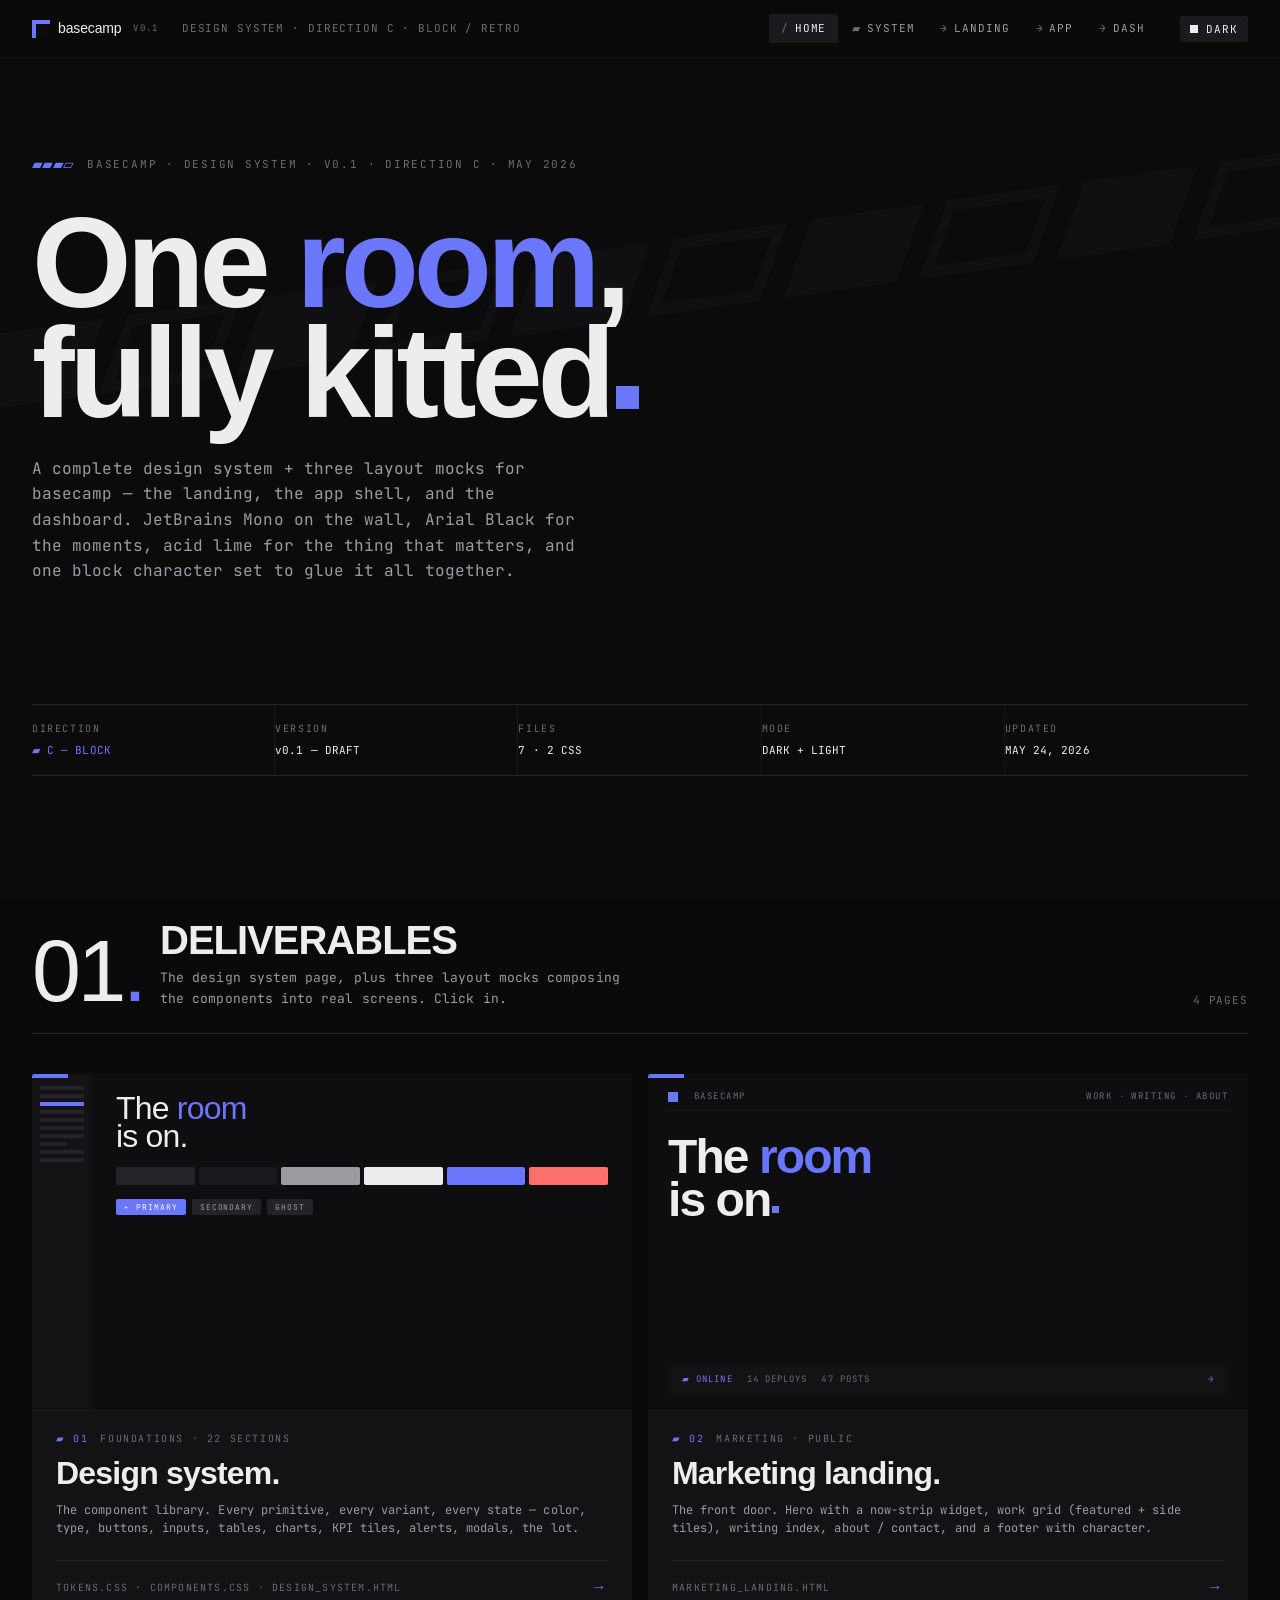
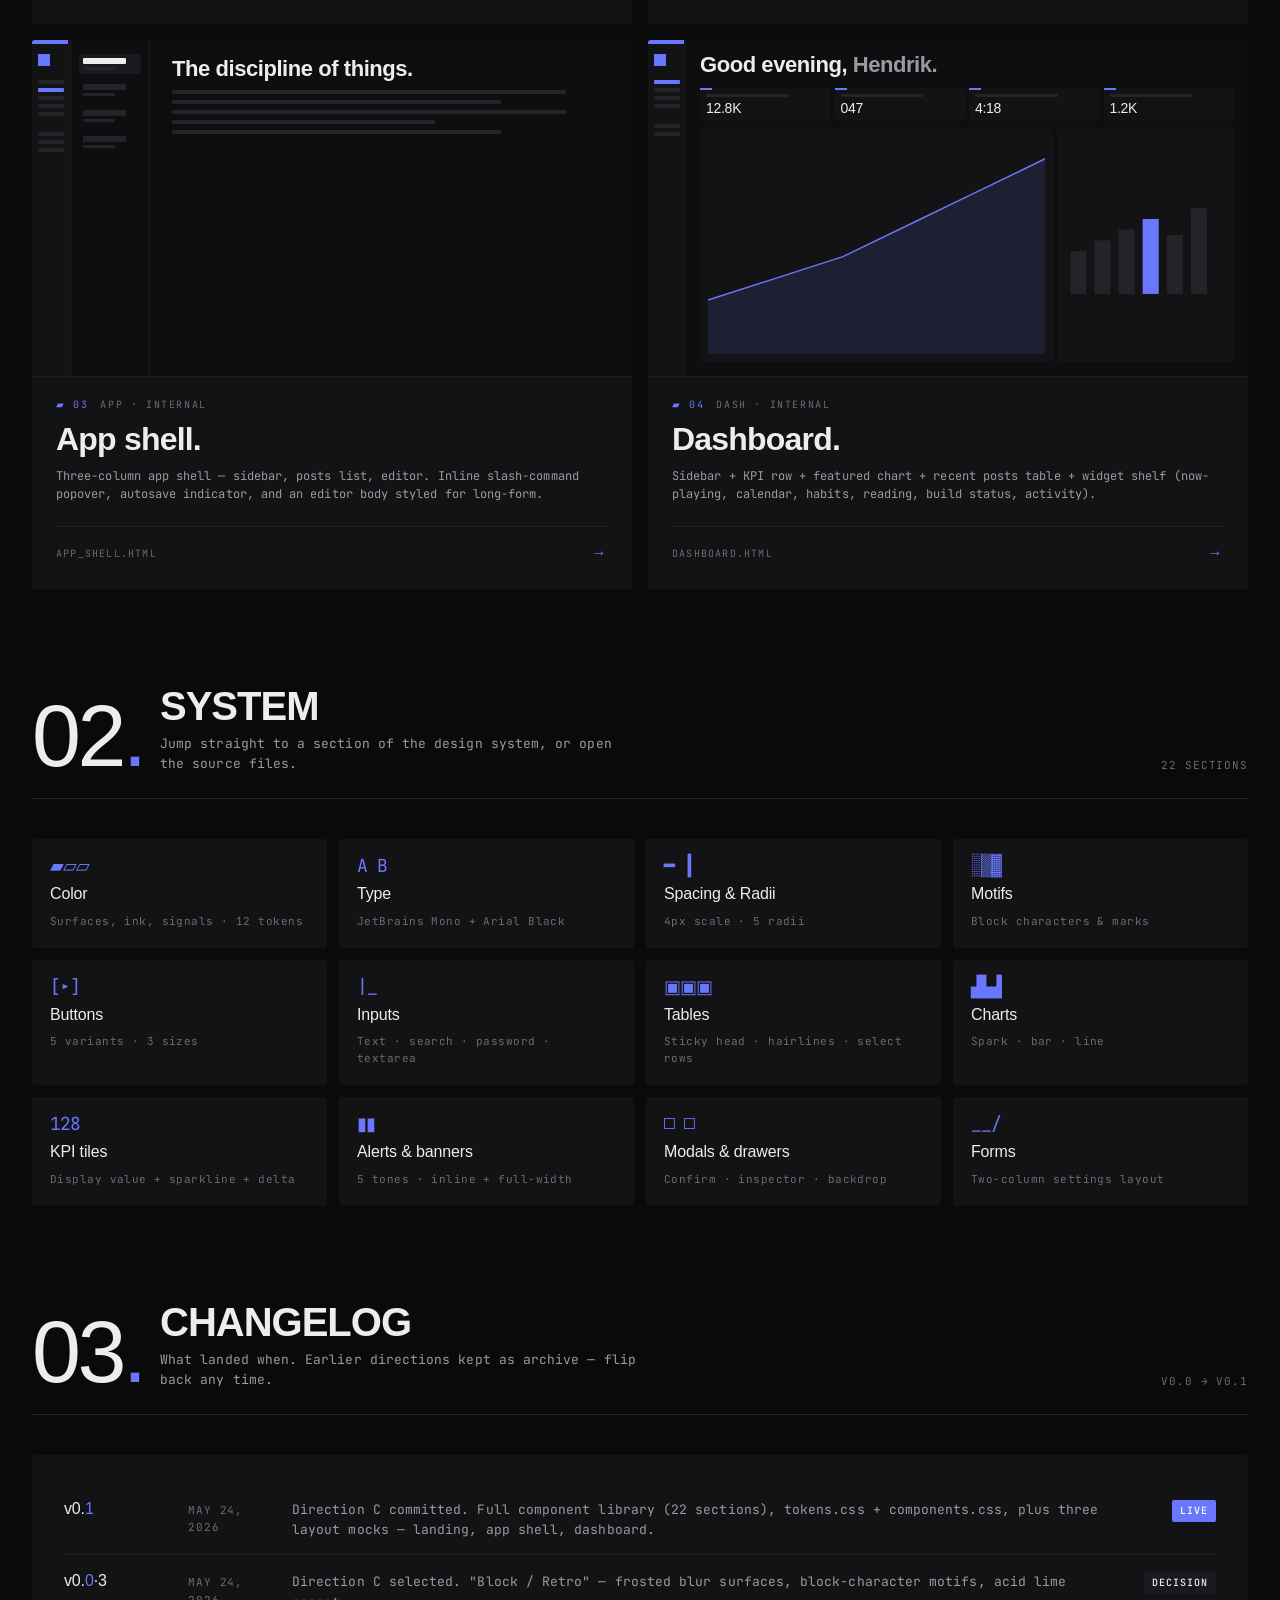
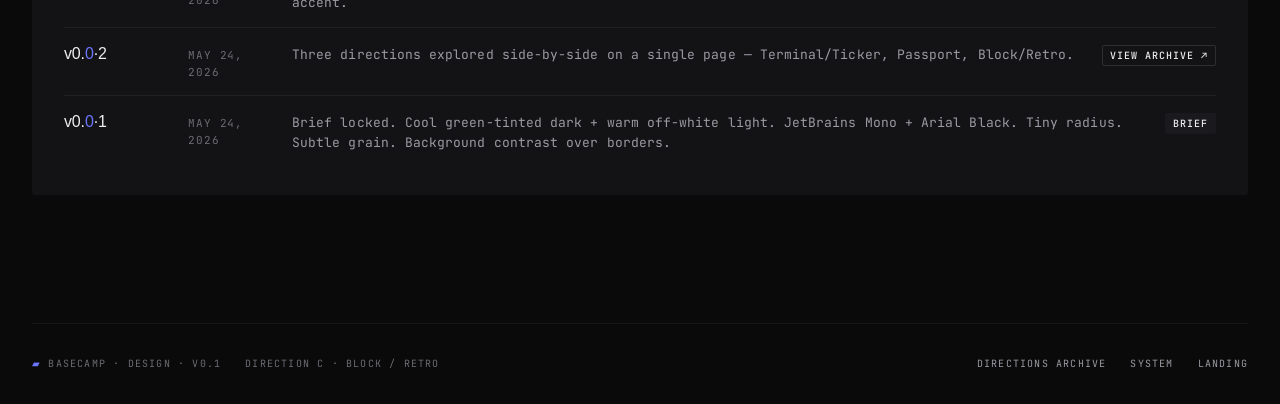
==== commit d99c0843: "updated file names" ====
--- a/index.html
+++ b/index.html
@@ -355,10 +355,10 @@
     <span class="nav-meta">design system · direction C · block / retro</span>
     <span class="nav-links">
       <a href="index.html" class="active"><span class="idx">/</span>HOME</a>
-      <a href="Design System.html"><span class="idx">▰</span>SYSTEM</a>
-      <a href="Marketing Landing.html"><span class="idx">→</span>LANDING</a>
-      <a href="App Shell.html"><span class="idx">→</span>APP</a>
-      <a href="Dashboard.html"><span class="idx">→</span>DASH</a>
+      <a href="design_system.html"><span class="idx">▰</span>SYSTEM</a>
+      <a href="marketing_landing.html"><span class="idx">→</span>LANDING</a>
+      <a href="app_shell.html"><span class="idx">→</span>APP</a>
+      <a href="dashboard.html"><span class="idx">→</span>DASH</a>
     </span>
     <button class="theme-toggle" onclick="toggleTheme()">
       <span class="sq"></span><span id="theme-label">DARK</span>
@@ -404,7 +404,7 @@
 
     <div class="cards">
       <!-- Design System -->
-      <a href="Design System.html" class="deliv deliv-ds">
+      <a href="design_system.html" class="deliv deliv-ds">
         <div class="corner"></div>
         <div class="preview">
           <div class="toc">
@@ -434,12 +434,12 @@
           <div class="meta"><span class="acc">▰ 01</span><span>FOUNDATIONS · 22 SECTIONS</span></div>
           <h3 class="ttl">Design system.</h3>
           <p class="desc">The component library. Every primitive, every variant, every state — color, type, buttons, inputs, tables, charts, KPI tiles, alerts, modals, the lot.</p>
-          <div class="foot"><span>tokens.css · components.css · Design System.html</span><span class="arr">→</span></div>
+          <div class="foot"><span>tokens.css · components.css · design_system.html</span><span class="arr">→</span></div>
         </div>
       </a>
 
       <!-- Marketing Landing -->
-      <a href="Marketing Landing.html" class="deliv deliv-land">
+      <a href="marketing_landing.html" class="deliv deliv-land">
         <div class="corner"></div>
         <div class="preview">
           <div class="nav">
@@ -459,12 +459,12 @@
           <div class="meta"><span class="acc">▰ 02</span><span>MARKETING · PUBLIC</span></div>
           <h3 class="ttl">Marketing landing.</h3>
           <p class="desc">The front door. Hero with a now-strip widget, work grid (featured + side tiles), writing index, about / contact, and a footer with character.</p>
-          <div class="foot"><span>Marketing Landing.html</span><span class="arr">→</span></div>
+          <div class="foot"><span>marketing_landing.html</span><span class="arr">→</span></div>
         </div>
       </a>
 
       <!-- App Shell -->
-      <a href="App Shell.html" class="deliv deliv-app">
+      <a href="app_shell.html" class="deliv deliv-app">
         <div class="corner"></div>
         <div class="preview">
           <div class="nav">
@@ -492,12 +492,12 @@
           <div class="meta"><span class="acc">▰ 03</span><span>APP · INTERNAL</span></div>
           <h3 class="ttl">App shell.</h3>
           <p class="desc">Three-column app shell — sidebar, posts list, editor. Inline slash-command popover, autosave indicator, and an editor body styled for long-form.</p>
-          <div class="foot"><span>App Shell.html</span><span class="arr">→</span></div>
+          <div class="foot"><span>app_shell.html</span><span class="arr">→</span></div>
         </div>
       </a>
 
       <!-- Dashboard -->
-      <a href="Dashboard.html" class="deliv deliv-dash">
+      <a href="dashboard.html" class="deliv deliv-dash">
         <div class="corner"></div>
         <div class="preview">
           <div class="nav">
@@ -538,7 +538,7 @@
           <div class="meta"><span class="acc">▰ 04</span><span>DASH · INTERNAL</span></div>
           <h3 class="ttl">Dashboard.</h3>
           <p class="desc">Sidebar + KPI row + featured chart + recent posts table + widget shelf (now-playing, calendar, habits, reading, build status, activity).</p>
-          <div class="foot"><span>Dashboard.html</span><span class="arr">→</span></div>
+          <div class="foot"><span>dashboard.html</span><span class="arr">→</span></div>
         </div>
       </a>
     </div>
@@ -556,62 +556,62 @@
     </div>
 
     <div class="res-grid">
-      <a href="Design System.html#color" class="res">
+      <a href="design_system.html#color" class="res">
         <div class="mk">▰▱▱</div>
         <div class="ttl">Color</div>
         <div class="sub">Surfaces, ink, signals · 12 tokens</div>
       </a>
-      <a href="Design System.html#type" class="res">
+      <a href="design_system.html#type" class="res">
         <div class="mk">A B</div>
         <div class="ttl">Type</div>
         <div class="sub">JetBrains Mono + Arial Black</div>
       </a>
-      <a href="Design System.html#spacing" class="res">
+      <a href="design_system.html#spacing" class="res">
         <div class="mk">━ ┃</div>
         <div class="ttl">Spacing &amp; Radii</div>
         <div class="sub">4px scale · 5 radii</div>
       </a>
-      <a href="Design System.html#motifs" class="res">
+      <a href="design_system.html#motifs" class="res">
         <div class="mk">░▒▓</div>
         <div class="ttl">Motifs</div>
         <div class="sub">Block characters &amp; marks</div>
       </a>
-      <a href="Design System.html#buttons" class="res">
+      <a href="design_system.html#buttons" class="res">
         <div class="mk">[▸]</div>
         <div class="ttl">Buttons</div>
         <div class="sub">5 variants · 3 sizes</div>
       </a>
-      <a href="Design System.html#inputs" class="res">
+      <a href="design_system.html#inputs" class="res">
         <div class="mk">|_</div>
         <div class="ttl">Inputs</div>
         <div class="sub">Text · search · password · textarea</div>
       </a>
-      <a href="Design System.html#tables" class="res">
+      <a href="design_system.html#tables" class="res">
         <div class="mk">▣▣▣</div>
         <div class="ttl">Tables</div>
         <div class="sub">Sticky head · hairlines · select rows</div>
       </a>
-      <a href="Design System.html#charts" class="res">
+      <a href="design_system.html#charts" class="res">
         <div class="mk">▟▙▟</div>
         <div class="ttl">Charts</div>
         <div class="sub">Spark · bar · line</div>
       </a>
-      <a href="Design System.html#kpi" class="res">
+      <a href="design_system.html#kpi" class="res">
         <div class="mk">128</div>
         <div class="ttl">KPI tiles</div>
         <div class="sub">Display value + sparkline + delta</div>
       </a>
-      <a href="Design System.html#alerts" class="res">
+      <a href="design_system.html#alerts" class="res">
         <div class="mk">▮▮</div>
         <div class="ttl">Alerts &amp; banners</div>
         <div class="sub">5 tones · inline + full-width</div>
       </a>
-      <a href="Design System.html#modals" class="res">
+      <a href="design_system.html#modals" class="res">
         <div class="mk">□ □</div>
         <div class="ttl">Modals &amp; drawers</div>
         <div class="sub">Confirm · inspector · backdrop</div>
       </a>
-      <a href="Design System.html#forms" class="res">
+      <a href="design_system.html#forms" class="res">
         <div class="mk">__/</div>
         <div class="ttl">Forms</div>
         <div class="sub">Two-column settings layout</div>
@@ -647,7 +647,7 @@
         <span class="v">v0.<span class="acc">0</span>·2</span>
         <span class="d">MAY 24, 2026</span>
         <span class="m">Three directions explored side-by-side on a single page — Terminal/Ticker, Passport, Block/Retro.</span>
-        <span class="badge-cell"><a href="Design Directions.html" style="text-decoration: none;"><span class="badge outline">VIEW ARCHIVE ↗</span></a></span>
+        <span class="badge-cell"><a href="design_directions.html" style="text-decoration: none;"><span class="badge outline">VIEW ARCHIVE ↗</span></a></span>
       </div>
       <div class="log-row">
         <span class="v">v0.<span class="acc">0</span>·1</span>
@@ -665,9 +665,9 @@
       <span>DIRECTION C · BLOCK / RETRO</span>
     </div>
     <div class="l">
-      <a href="Design Directions.html">DIRECTIONS ARCHIVE</a>
-      <a href="Design System.html">SYSTEM</a>
-      <a href="Marketing Landing.html">LANDING</a>
+      <a href="design_directions.html">DIRECTIONS ARCHIVE</a>
+      <a href="design_system.html">SYSTEM</a>
+      <a href="marketing_landing.html">LANDING</a>
     </div>
   </footer>
 </div>
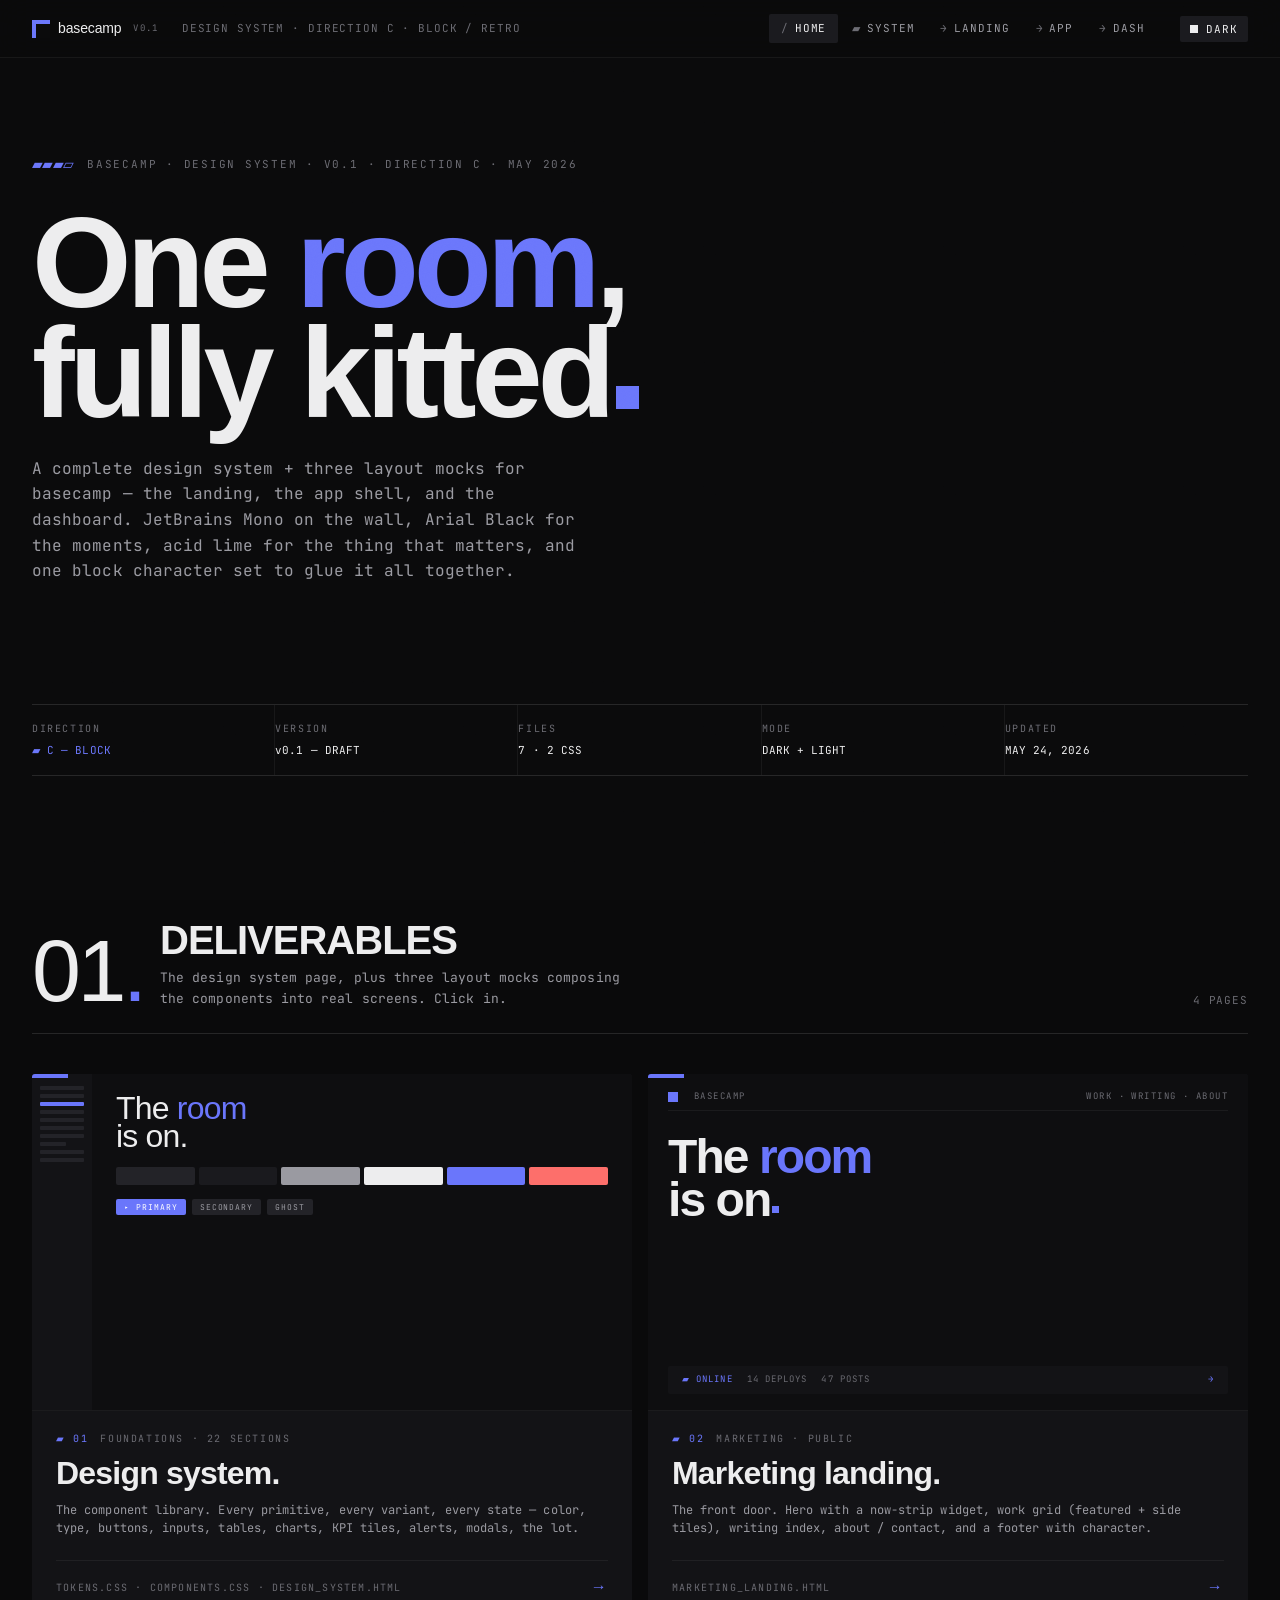
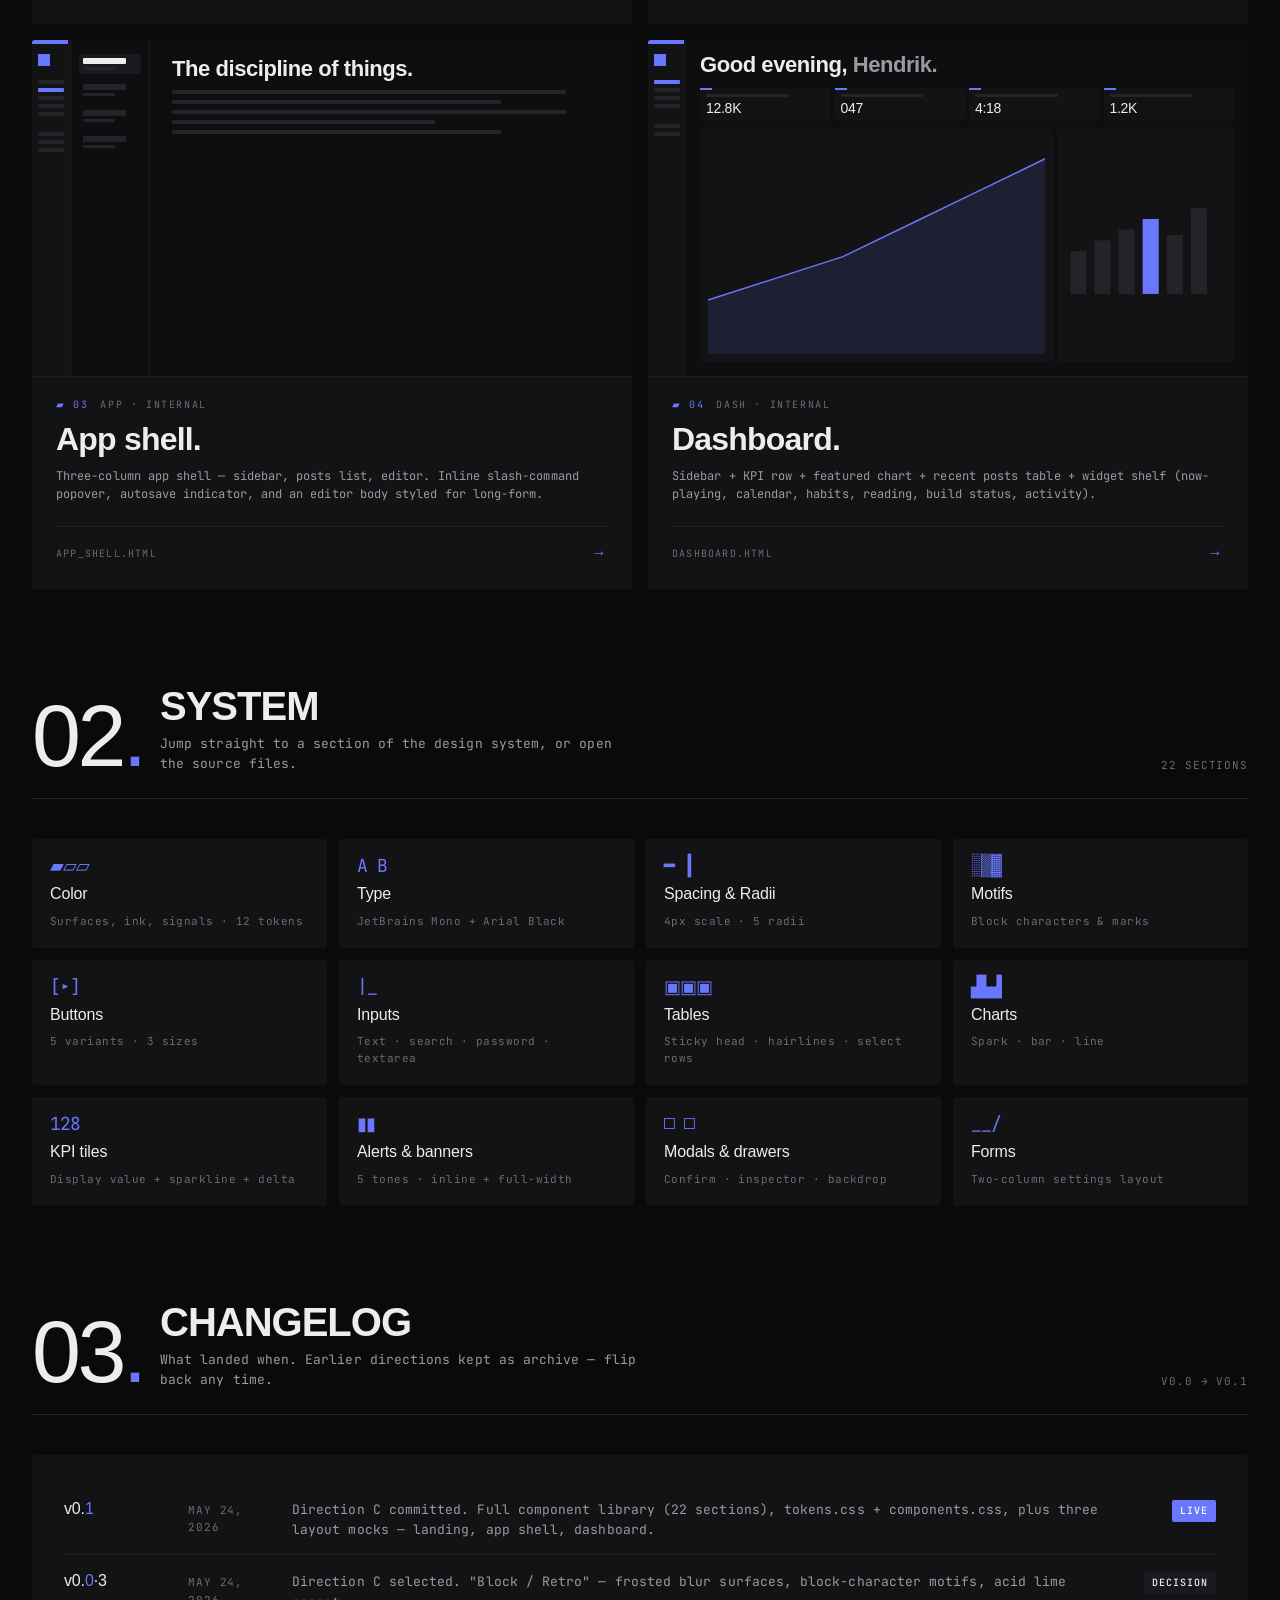
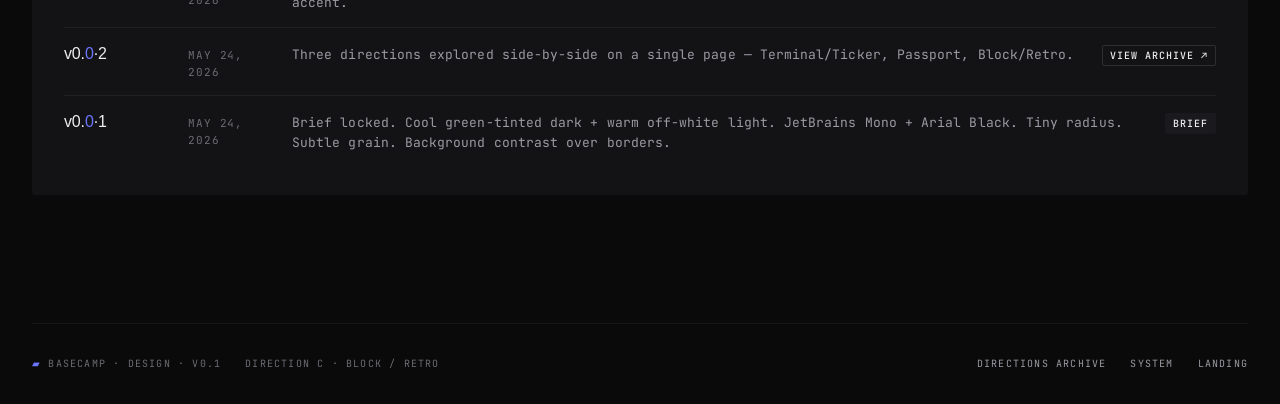
==== commit 3b402b7b: "Remove decorative content from hub-hero CSS class in index.html" ====
--- a/index.html
+++ b/index.html
@@ -16,7 +16,7 @@
     position: relative;
   }
   .hub-hero::before {
-    content: '▰▱▰▱▰▱▰▱▰▱';
+    content: '';
     position: absolute;
     top: 48px; right: -80px;
     font-family: var(--mono);
